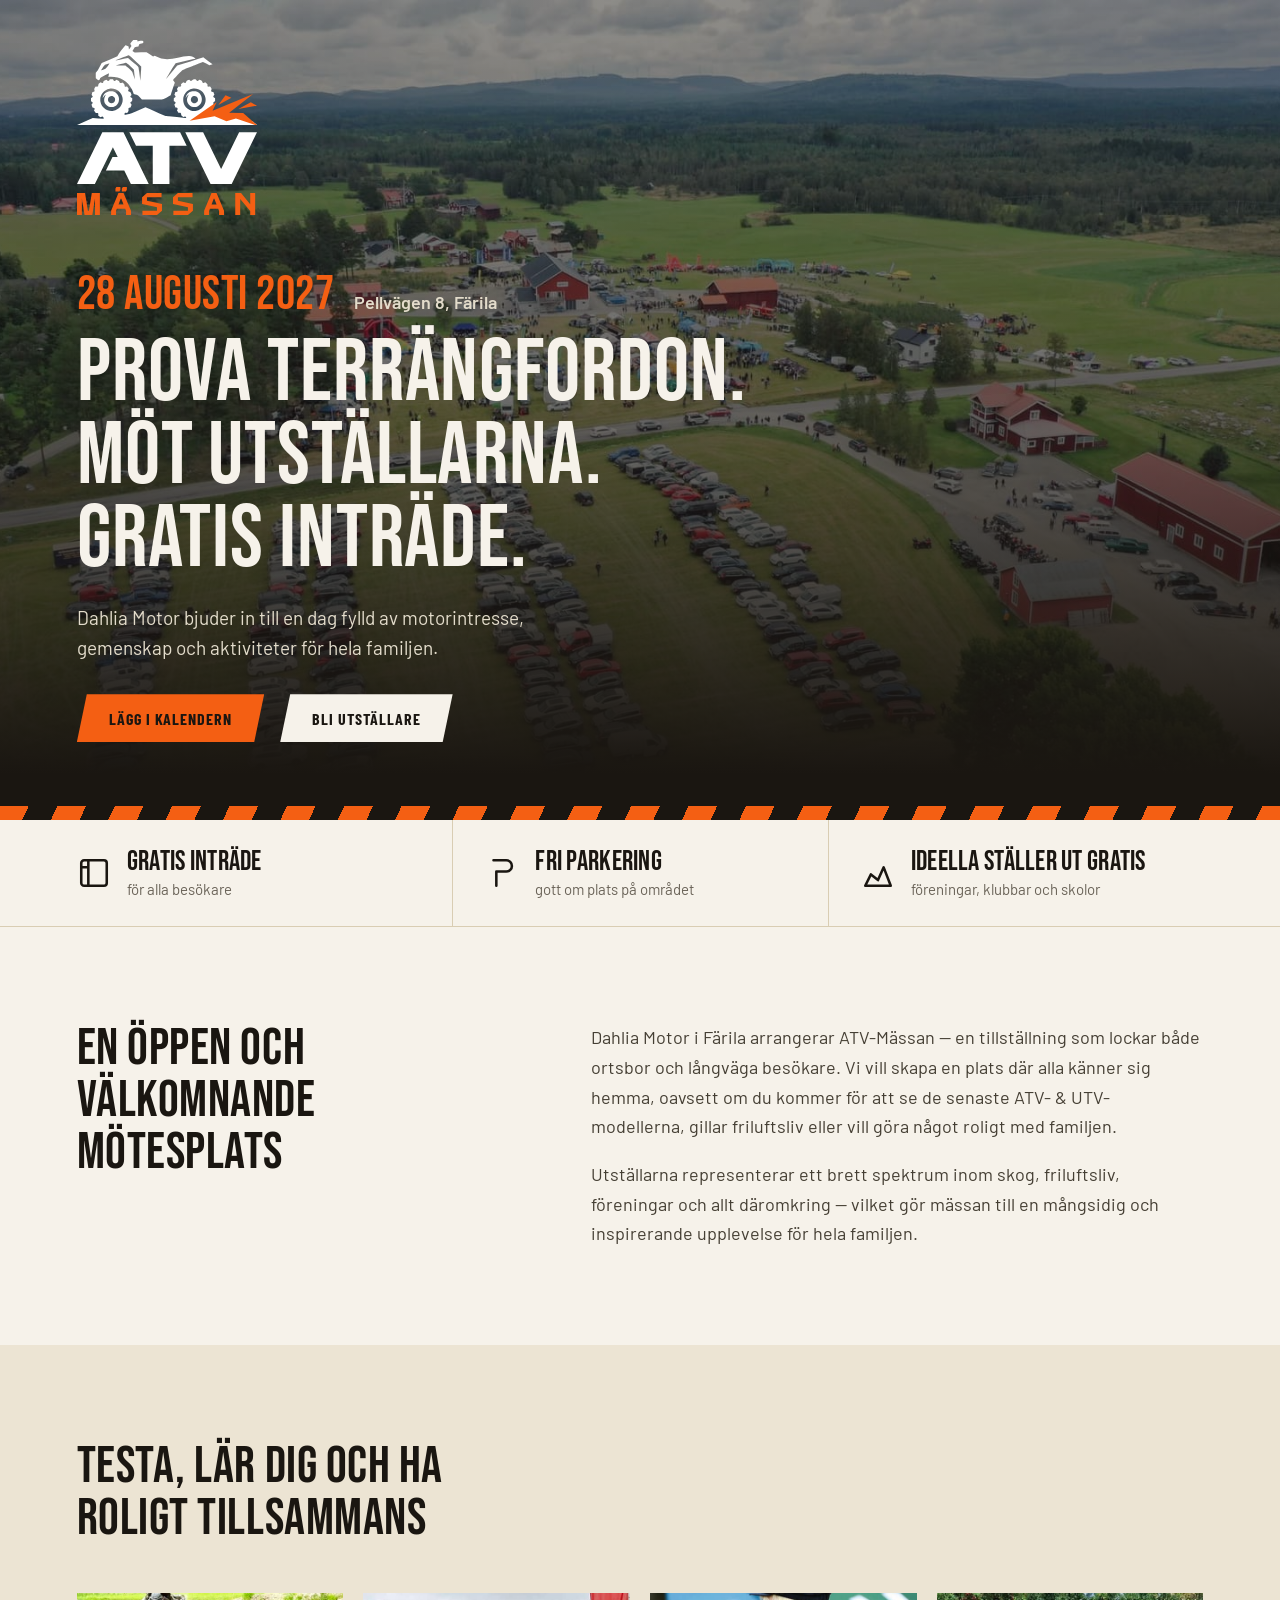
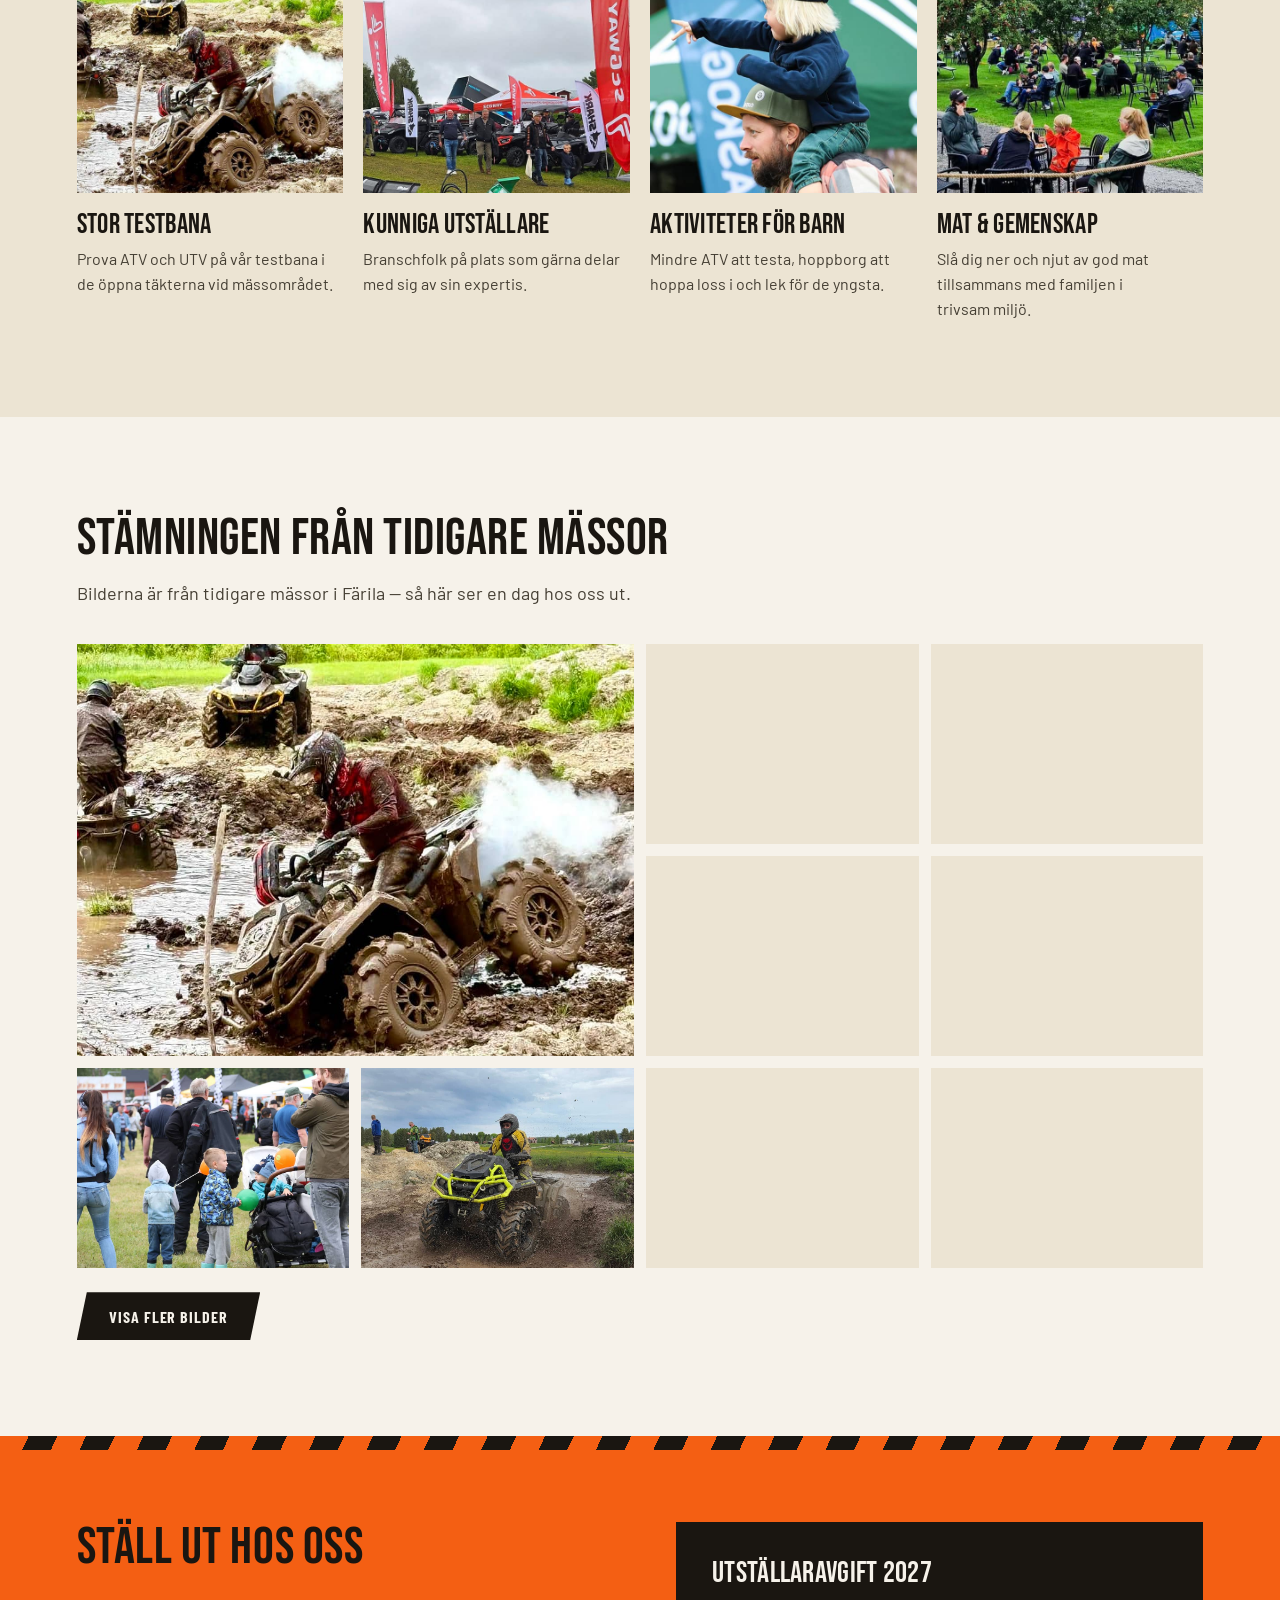
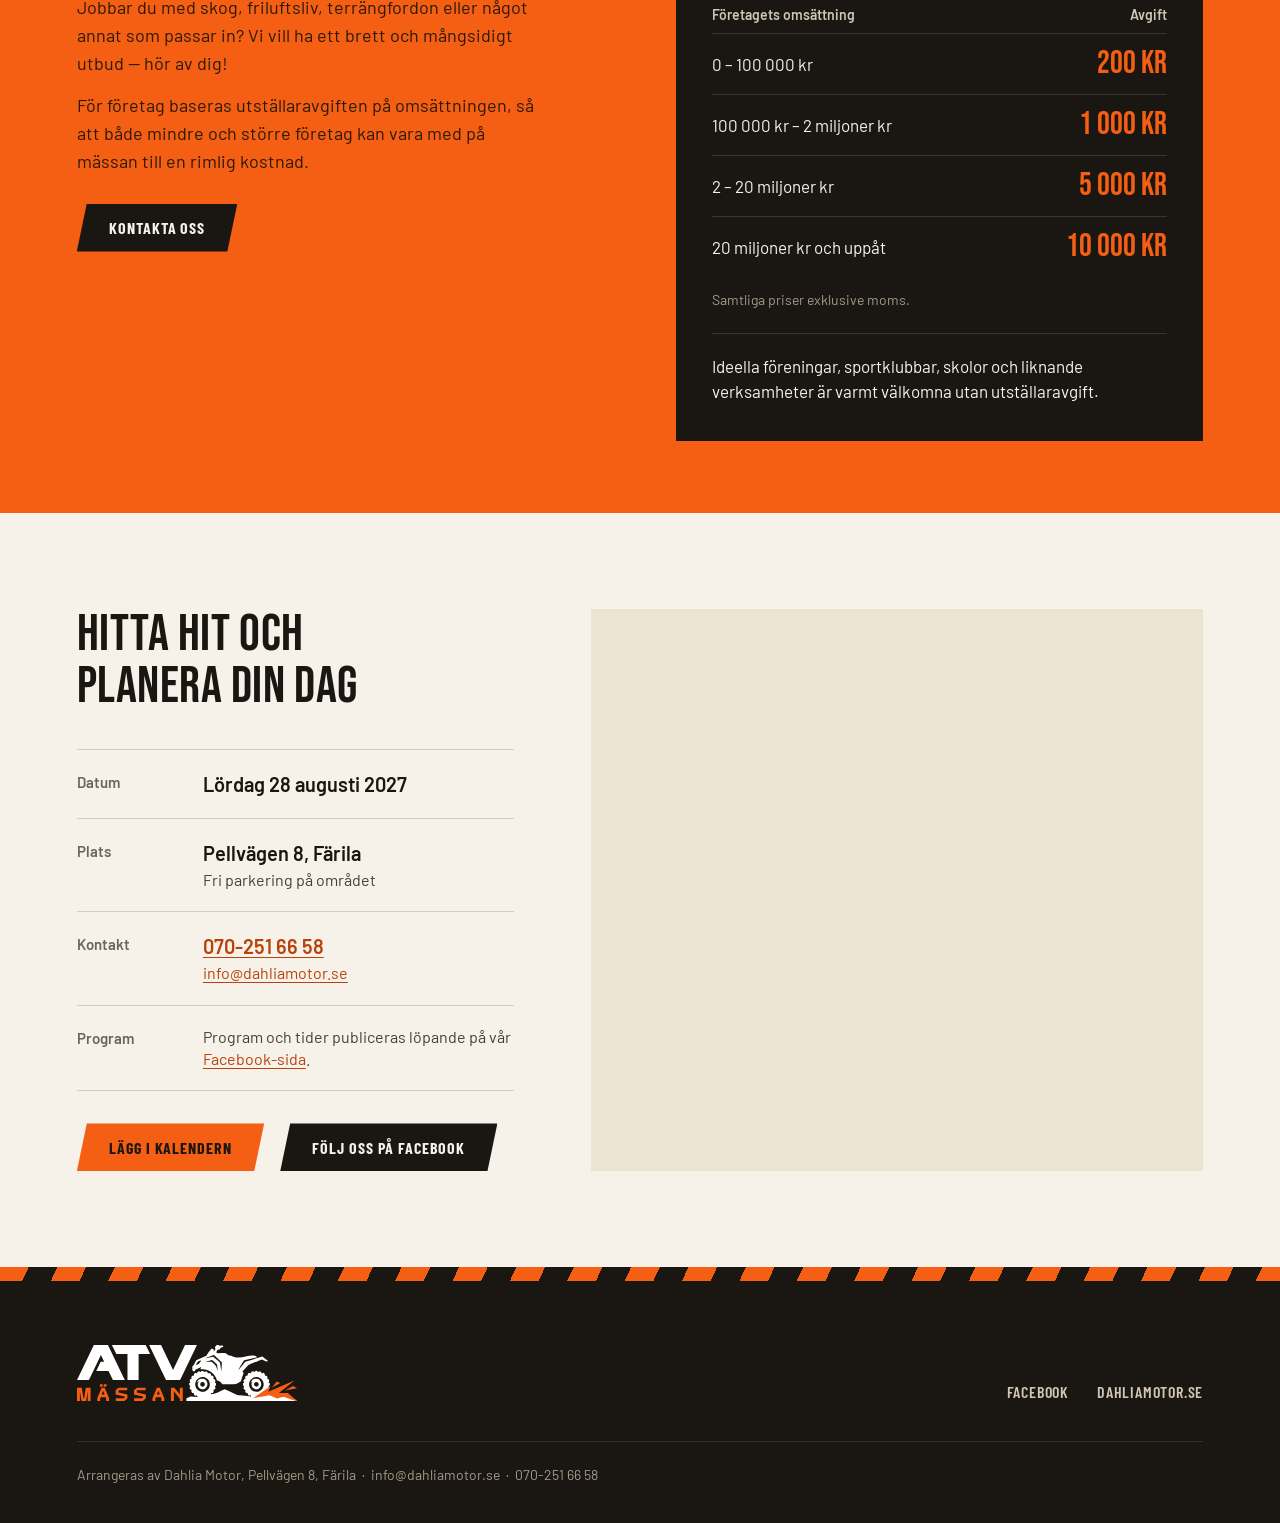
==== index.html @ dbcaccad "Add 2027 exhibitor fees; visitor entry stays free Exhibiting is no longer free for everyone in 2027." ====
<!doctype html>
<html lang="sv">
<head>
<meta charset="utf-8">
<meta name="viewport" content="width=device-width, initial-scale=1">
<title>ATV-Mässan i Färila &middot; 28 augusti 2027</title>
<meta name="description" content="ATV-Mässan i Färila 28 augusti 2027 &mdash; gratis inträde och fri parkering. Prova terrängfordon, möt utställarna och häng med familjen.">
<meta name="theme-color" content="#1a1611">
<link rel="canonical" href="https://sqrddsgn.github.io/ATV-Massan/">
<link rel="icon" type="image/svg+xml" href="assets/favicon.svg">

<meta property="og:type" content="website">
<meta property="og:locale" content="sv_SE">
<meta property="og:site_name" content="ATV-Mässan i Färila">
<meta property="og:title" content="ATV-Mässan i Färila &middot; 28 augusti 2027">
<meta property="og:description" content="Gratis inträde och fri parkering. Prova terrängfordon, möt utställarna och häng med familjen.">
<meta property="og:url" content="https://sqrddsgn.github.io/ATV-Massan/">
<meta property="og:image" content="https://sqrddsgn.github.io/ATV-Massan/assets/og.jpg">
<meta property="og:image:width" content="1200">
<meta property="og:image:height" content="630">
<meta property="og:image:alt" content="Flygfoto över ATV-Mässans mässområde i Färila">
<meta name="twitter:card" content="summary_large_image">

<script type="application/ld+json">
{
  "@context": "https://schema.org",
  "@type": "Event",
  "name": "ATV-Mässan i Färila",
  "startDate": "2027-08-28",
  "endDate": "2027-08-28",
  "eventStatus": "https://schema.org/EventScheduled",
  "eventAttendanceMode": "https://schema.org/OfflineEventAttendanceMode",
  "isAccessibleForFree": true,
  "description": "Mässa för ATV, UTV och friluftsliv med testbana, utställare och aktiviteter för hela familjen. Gratis inträde och fri parkering.",
  "image": ["https://sqrddsgn.github.io/ATV-Massan/assets/og.jpg"],
  "location": {
    "@type": "Place",
    "name": "Mässområdet, Pellvägen 8",
    "address": { "@type": "PostalAddress", "streetAddress": "Pellvägen 8", "addressLocality": "Färila", "addressCountry": "SE" }
  },
  "organizer": { "@type": "Organization", "name": "Dahlia Motor", "url": "https://dahliamotor.se" },
  "offers": { "@type": "Offer", "price": "0", "priceCurrency": "SEK", "availability": "https://schema.org/InStock", "url": "https://sqrddsgn.github.io/ATV-Massan/" }
}
</script>

<link rel="stylesheet" href="https://fonts.googleapis.com/css2?family=Bebas+Neue&family=Barlow:wght@400;500;600;700&family=Barlow+Condensed:wght@600;700&display=swap">
<style>
  :root {
    --ink: #1a1611;
    --cream: #f6f2ea;
    --sand: #ece4d3;
    --rule: #d9cdb3;
    --orange: #f45f13;
    --orange-text: #b8420a;
    --body: #453f34;
    --muted: #6b6459;
  }
  * { box-sizing: border-box; }
  html { scroll-padding-top: 16px; }
  @media (prefers-reduced-motion: no-preference) { html { scroll-behavior: smooth; } }
  body { margin: 0; background: var(--cream); color: var(--ink); font-family: 'Barlow', system-ui, sans-serif; overflow-x: hidden; }
  img { max-width: 100%; }
  a { color: var(--orange-text); text-decoration: underline; text-underline-offset: 3px; text-decoration-thickness: 1px; }
  a:hover { color: var(--ink); }
  a:focus-visible, summary:focus-visible { outline: 3px solid var(--ink); outline-offset: 3px; }

  .display { font-family: 'Bebas Neue', 'Barlow Condensed', system-ui, sans-serif; font-weight: 400; letter-spacing: 0.01em; text-transform: uppercase; }
  h1, h2, h3, p, dl, dd, ul { margin: 0; padding: 0; }
  h2.display { font-size: clamp(36px, 5.2vw, 52px); line-height: 1; text-wrap: balance; }
  p { text-wrap: pretty; }

  .section { padding: clamp(56px, 9vw, 96px) 6vw; }
  .wrap { max-width: 1160px; margin: 0 auto; }
  .split { display: grid; grid-template-columns: 5fr 7fr; gap: clamp(32px, 6vw, 80px); align-items: start; }
  .prose p { font-size: 18px; line-height: 1.65; color: var(--body); max-width: 62ch; }
  .prose p + p { margin-top: 18px; }

  /* buttons */
  .btn { --focus: #fff; display: inline-flex; align-items: center; justify-content: center; min-height: 48px; padding: 14px 32px; font-family: 'Barlow Condensed', sans-serif; font-weight: 700; font-size: 16px; letter-spacing: 0.06em; text-transform: uppercase; text-decoration: none; cursor: pointer; border: 0; clip-path: polygon(10px 0, 100% 0, calc(100% - 10px) 100%, 0 100%); }
  .btn:focus-visible { outline: 3px solid var(--focus); outline-offset: -7px; }
  .btn-primary { background: var(--orange); color: var(--ink); --focus: var(--ink); }
  .btn-primary:hover { background: #ff7a2e; color: var(--ink); }
  .btn-light { background: var(--cream); color: var(--ink); --focus: var(--orange-text); }
  .btn-light:hover { background: #fff; color: var(--ink); }
  .btn-dark { background: var(--ink); color: var(--cream); --focus: var(--cream); }
  .btn-dark:hover { background: #33291f; color: var(--cream); }
  .btn-row { display: flex; gap: 16px; flex-wrap: wrap; }

  .stripe { height: 14px; background: repeating-linear-gradient(115deg, var(--orange) 0 26px, var(--ink) 26px 52px); }

  /* hero */
  .hero { position: relative; isolation: isolate; background: var(--ink); color: var(--cream); padding: 40px 6vw 0; }
  .hero-bg { position: absolute; inset: 0; width: 100%; height: 100%; object-fit: cover; opacity: 0.85; z-index: -2; }
  .hero::before { content: ""; position: absolute; inset: 0; z-index: -1; background: linear-gradient(0deg, var(--ink) 4%, rgba(26,22,17,0.55) 48%, rgba(26,22,17,0.4) 100%); }
  .hero-inner { max-width: 1160px; margin: 0 auto; min-height: 700px; padding-bottom: 64px; display: flex; flex-direction: column; justify-content: space-between; gap: 56px; }
  .hero-logo { display: block; width: clamp(120px, 16vw, 180px); height: auto; }
  .hero-date { display: flex; align-items: baseline; flex-wrap: wrap; gap: 4px 20px; margin-bottom: 14px; }
  .hero-date .when { font-size: clamp(30px, 5vw, 48px); line-height: 1; color: var(--orange); }
  .hero-date .where { font-size: 18px; font-weight: 600; color: #e3dccb; }
  .hero-title { font-size: clamp(38px, 9vw, 88px); line-height: 0.94; margin-bottom: 22px; max-width: 900px; text-wrap: balance; }
  .hero-title span { display: block; }
  .hero-lead { font-size: 19px; line-height: 1.55; color: #e3dccb; max-width: 520px; margin-bottom: 32px; }

  /* free perks ribbon */
  .perks { padding: 0 6vw; border-bottom: 1px solid var(--rule); }
  .perks ul { list-style: none; max-width: 1160px; margin: 0 auto; display: grid; grid-template-columns: repeat(3, 1fr); }
  .perks li { display: flex; align-items: center; gap: 16px; padding: 28px 24px 28px 0; }
  .perks li + li { padding-left: 32px; border-left: 1px solid var(--rule); }
  .perks svg { flex: none; }
  .perks .display { font-size: 28px; line-height: 1; }
  .perks small { display: block; margin-top: 4px; font-size: 15px; color: var(--muted); }

  /* under dagen */
  .day { background: var(--sand); }
  .day h2 { max-width: 720px; margin-bottom: 48px; }
  .day-grid { display: grid; grid-template-columns: repeat(4, 1fr); gap: 28px 20px; }
  .day-grid img { display: block; width: 100%; height: auto; aspect-ratio: 4 / 3; object-fit: cover; margin-bottom: 18px; background: var(--rule); }
  .day-grid h3 { font-size: 28px; line-height: 1; margin-bottom: 8px; }
  .day-grid p { font-size: 16px; line-height: 1.55; color: var(--body); }

  /* gallery */
  .gallery h2 { max-width: 720px; margin-bottom: 14px; }
  .gallery .lead { font-size: 18px; line-height: 1.6; color: var(--body); max-width: 56ch; margin-bottom: 36px; }
  .g-grid { display: grid; grid-template-columns: repeat(4, 1fr); grid-auto-rows: 200px; gap: 12px; }
  .g-grid img { display: block; width: 100%; height: 100%; object-fit: cover; background: var(--sand); }
  .g-grid .feature { grid-column: span 2; grid-row: span 2; }
  .g-more { margin-top: 12px; }
  .g-more summary { list-style: none; cursor: pointer; display: inline-flex; margin-top: 12px; }
  .g-more summary::-webkit-details-marker { display: none; }
  .g-more .less { display: none; }
  .g-more[open] .more { display: none; }
  .g-more[open] .less { display: inline; }
  .g-more .g-grid { margin-top: 24px; }

  /* exhibitor strip */
  .cta { background: var(--orange); padding: clamp(48px, 7vw, 72px) 6vw; }
  .cta .wrap { display: grid; grid-template-columns: 1fr 1fr; gap: clamp(32px, 6vw, 72px); align-items: start; }
  .cta h2 { font-size: clamp(36px, 5.2vw, 52px); line-height: 1; margin-bottom: 20px; }
  .cta p { font-size: 18px; line-height: 1.55; color: #2b1a0a; max-width: 46ch; margin-bottom: 14px; }
  .cta .btn { margin-top: 14px; }
  .fees { background: var(--ink); color: var(--cream); padding: clamp(24px, 4vw, 36px); }
  .fees caption { text-align: left; font-family: 'Bebas Neue', 'Barlow Condensed', sans-serif; font-size: 30px; line-height: 1; letter-spacing: 0.01em; text-transform: uppercase; padding-bottom: 18px; }
  .fees table { width: 100%; border-collapse: collapse; }
  .fees th { text-align: left; font-size: 14px; font-weight: 600; color: #cfc6b4; padding: 0 0 10px; }
  .fees th:last-child, .fees td:last-child { text-align: right; white-space: nowrap; padding-left: 16px; }
  .fees td { padding: 14px 0; border-top: 1px solid #3a342b; font-size: 17px; line-height: 1.35; }
  .fees td:last-child { font-family: 'Bebas Neue', 'Barlow Condensed', sans-serif; font-size: 32px; line-height: 1; color: var(--orange); }
  .fees .note { font-size: 14px; color: #a39a89; margin: 12px 0 0; max-width: none; }
  .fees .free { margin: 22px 0 0; padding-top: 20px; border-top: 1px solid #3a342b; font-size: 17px; line-height: 1.5; color: var(--cream); max-width: none; }

  /* practical info */
  .facts { border-top: 1px solid var(--rule); margin-bottom: 32px; }
  .fact { display: grid; grid-template-columns: 110px 1fr; gap: 16px; padding: 20px 0; border-bottom: 1px solid var(--rule); }
  .fact dt { font-size: 15px; font-weight: 600; color: var(--muted); padding-top: 3px; }
  .fact dd { font-size: 20px; font-weight: 600; line-height: 1.4; }
  .fact dd small { display: block; font-size: 16px; font-weight: 400; color: var(--body); margin-top: 2px; }
  .info h2 { margin-bottom: 36px; max-width: 520px; }
  .map { display: block; width: 100%; height: 100%; min-height: 380px; border: 0; background: var(--sand); }

  footer { background: var(--ink); padding: 64px 6vw 40px; }
  .foot-top { display: flex; justify-content: space-between; align-items: flex-end; gap: 40px; margin-bottom: 40px; }
  .foot-top img { width: 220px; max-width: 50vw; height: auto; display: block; }
  .foot-links { display: flex; gap: 28px; }
  footer a { color: #cfc6b4; font-family: 'Barlow Condensed', sans-serif; font-weight: 600; font-size: 16px; letter-spacing: 0.05em; text-transform: uppercase; text-decoration: none; }
  footer a:hover { color: #fff; text-decoration: underline; }
  footer a:focus-visible { outline-color: var(--cream); }
  .foot-bottom { padding-top: 24px; border-top: 1px solid #34302a; font-size: 14px; color: #a39a89; }

  @media (max-width: 860px) {
    .split { grid-template-columns: 1fr; }
    .day-grid { grid-template-columns: repeat(2, 1fr); }
    .g-grid { grid-template-columns: repeat(2, 1fr); grid-auto-rows: 160px; }
    .perks ul { grid-template-columns: 1fr; }
    .perks li, .perks li + li { padding: 20px 0; border-left: 0; }
    .perks li + li { border-top: 1px solid var(--rule); }
    .hero-inner { min-height: 640px; }
    .cta .wrap { grid-template-columns: 1fr; }
    .foot-top { flex-direction: column; align-items: flex-start; }
    .map { min-height: 320px; }
  }
  @media (max-width: 520px) {
    .day-grid { grid-template-columns: 1fr; }
    .g-grid { grid-auto-rows: 140px; }
    .btn-row .btn { width: 100%; }
    .fact { grid-template-columns: 1fr; gap: 2px; }
    .foot-links { flex-wrap: wrap; gap: 12px 24px; }
  }
</style>
</head>
<body>

<header class="hero">
  <img class="hero-bg" src="assets/header-1600.jpg" srcset="assets/header-800.jpg 800w, assets/header-1600.jpg 1600w" sizes="100vw" width="1600" height="900" alt="Flygfoto över ATV-Mässans mässområde i Färila" fetchpriority="high">
  <div class="hero-inner">
    <img class="hero-logo" src="assets/logo-vertical-white.svg" alt="ATV-Mässan i Färila">

    <div>
      <p class="hero-date">
        <span class="when display">28 augusti 2027</span>
        <span class="where">Pellvägen 8, Färila</span>
      </p>
      <h1 class="hero-title display">
        <span>Prova terrängfordon.</span>
        <span>Möt utställarna.</span>
        <span>Gratis inträde.</span>
      </h1>
      <p class="hero-lead">Dahlia Motor bjuder in till en dag fylld av motorintresse, gemenskap och aktiviteter för hela familjen.</p>
      <div class="btn-row">
        <a class="btn btn-primary" href="assets/atv-massan-2027.ics" download>Lägg i kalendern</a>
        <a class="btn btn-light" href="mailto:info@dahliamotor.se?subject=Ut%C3%A4llarplats%20ATV-M%C3%A4ssan%202027">Bli utställare</a>
      </div>
    </div>
  </div>
</header>

<div class="stripe" aria-hidden="true"></div>

<main>

  <section class="perks" aria-label="Det här kostar det">
    <ul>
      <li>
        <svg width="34" height="34" viewBox="0 0 24 24" fill="none" stroke="#1a1611" stroke-width="1.8" stroke-linecap="round" stroke-linejoin="round" aria-hidden="true"><rect x="3" y="3" width="18" height="18" rx="2"></rect><path d="M8 3v18M3 8h5"></path></svg>
        <div><div class="display">Gratis inträde</div><small>för alla besökare</small></div>
      </li>
      <li>
        <svg width="34" height="34" viewBox="0 0 24 24" fill="none" stroke="#1a1611" stroke-width="1.8" stroke-linecap="round" stroke-linejoin="round" aria-hidden="true"><path d="M6 3h9a4 4 0 0 1 0 8H8v10"></path></svg>
        <div><div class="display">Fri parkering</div><small>gott om plats på området</small></div>
      </li>
      <li>
        <svg width="34" height="34" viewBox="0 0 24 24" fill="none" stroke="#1a1611" stroke-width="1.8" stroke-linecap="round" stroke-linejoin="round" aria-hidden="true"><path d="M3 21l4-8 5 4 4-9 5 13H3z"></path></svg>
        <div><div class="display">Ideella ställer ut gratis</div><small>föreningar, klubbar och skolor</small></div>
      </li>
    </ul>
  </section>

  <section class="section about">
    <div class="wrap split">
      <h2 class="display">En öppen och välkomnande mötesplats</h2>
      <div class="prose">
        <p>Dahlia Motor i Färila arrangerar ATV-Mässan &mdash; en tillställning som lockar både ortsbor och långväga besökare. Vi vill skapa en plats där alla känner sig hemma, oavsett om du kommer för att se de senaste ATV- &amp; UTV-modellerna, gillar friluftsliv eller vill göra något roligt med familjen.</p>
        <p>Utställarna representerar ett brett spektrum inom skog, friluftsliv, föreningar och allt däromkring &mdash; vilket gör mässan till en mångsidig och inspirerande upplevelse för hela familjen.</p>
      </div>
    </div>
  </section>

  <section class="section day">
    <div class="wrap">
      <h2 class="display">Testa, lär dig och ha roligt tillsammans</h2>
      <div class="day-grid">
        <article>
          <img src="assets/testbana.jpg" width="600" height="450" loading="lazy" decoding="async" alt="Förare kör ATV genom lera på testbanan">
          <h3 class="display">Stor testbana</h3>
          <p>Prova ATV och UTV på vår testbana i de öppna täkterna vid mässområdet.</p>
        </article>
        <article>
          <img src="assets/utstallare.jpg" width="600" height="450" loading="lazy" decoding="async" alt="Besökare bland utställarnas montrar och flaggor">
          <h3 class="display">Kunniga utställare</h3>
          <p>Branschfolk på plats som gärna delar med sig av sin expertis.</p>
        </article>
        <article>
          <img src="assets/barn.jpg" width="600" height="450" loading="lazy" decoding="async" alt="Barn på pappas axlar bland mässbesökarna">
          <h3 class="display">Aktiviteter för barn</h3>
          <p>Mindre ATV att testa, hoppborg att hoppa loss i och lek för de yngsta.</p>
        </article>
        <article>
          <img src="assets/mat.jpg" width="600" height="450" loading="lazy" decoding="async" alt="Besökare som sitter tillsammans och äter i det gröna">
          <h3 class="display">Mat &amp; gemenskap</h3>
          <p>Slå dig ner och njut av god mat tillsammans med familjen i trivsam miljö.</p>
        </article>
      </div>
    </div>
  </section>

  <section class="section gallery">
    <div class="wrap">
      <h2 class="display">Stämningen från tidigare mässor</h2>
      <p class="lead">Bilderna är från tidigare mässor i Färila &mdash; så här ser en dag hos oss ut.</p>

      <div class="g-grid">
        <img class="feature" src="assets/gallery/gallery-06.jpg" loading="lazy" decoding="async" alt="Förare kör genom lera på testbanan">
        <img src="assets/gallery/gallery-01.jpg" loading="lazy" decoding="async" alt="Besökare bland utställartält på ATV-mässan">
        <img src="assets/gallery/gallery-02.jpg" loading="lazy" decoding="async" alt="Barn på pappas axlar pekar ut mot mässområdet">
        <img src="assets/gallery/gallery-04.jpg" loading="lazy" decoding="async" alt="Rad med fyrhjulingar och besökare">
        <img src="assets/gallery/gallery-05.jpg" loading="lazy" decoding="async" alt="Fyrhjulingar kör genom lerig terräng på testbanan">
        <img src="assets/gallery/gallery-10.jpg" loading="lazy" decoding="async" alt="Barn med ballonger bland besökarna">
        <img src="assets/gallery/gallery-12.jpg" loading="lazy" decoding="async" alt="Fyrhjuling kör genom lera med stänk">
        <img src="assets/gallery/gallery-07.jpg" loading="lazy" decoding="async" alt="Besökare fikar tillsammans under äppelträden">
        <img src="assets/gallery/gallery-03.jpg" loading="lazy" decoding="async" alt="Besökare vid Polaris utställarmonter">
      </div>

      <details class="g-more">
        <summary class="btn btn-dark"><span class="more">Visa fler bilder</span><span class="less">Dölj bilderna</span></summary>
        <div class="g-grid">
          <img src="assets/gallery/gallery-08.jpg" loading="lazy" decoding="async" alt="Dahlia Motor-flagga bland utställartält">
          <img src="assets/gallery/gallery-09.jpg" loading="lazy" decoding="async" alt="Flygfoto över mässområdet och parkeringen">
          <img src="assets/gallery/gallery-11.jpg" loading="lazy" decoding="async" alt="Rad med nya fyrhjulingar hos utställare">
          <img src="assets/gallery/gallery-13.jpg" loading="lazy" decoding="async" alt="Förare med fyrhjulingar uppställda på rad">
          <img src="assets/gallery/gallery-14.jpg" loading="lazy" decoding="async" alt="Fyrhjulingar och motorcykel utställda under tält">
          <img src="assets/gallery/gallery-15.jpg" loading="lazy" decoding="async" alt="Flaggor från utställare som Ski-Doo, Can-Am och Honda">
          <img src="assets/gallery/gallery-16.jpg" loading="lazy" decoding="async" alt="Flygfoto över bilparkeringen vid mässan">
        </div>
      </details>
    </div>
  </section>

  <div class="stripe" aria-hidden="true"></div>
  <section class="cta">
    <div class="wrap">
      <div>
        <h2 class="display">Ställ ut hos oss</h2>
        <p>Jobbar du med skog, friluftsliv, terrängfordon eller något annat som passar in? Vi vill ha ett brett och mångsidigt utbud &mdash; hör av dig!</p>
        <p>För företag baseras utställaravgiften på omsättningen, så att både mindre och större företag kan vara med på mässan till en rimlig kostnad.</p>
        <a class="btn btn-dark" href="mailto:info@dahliamotor.se?subject=Ut%C3%A4llarplats%20ATV-M%C3%A4ssan%202027">Kontakta oss</a>
      </div>
      <div class="fees">
        <table>
          <caption>Utställaravgift 2027</caption>
          <thead><tr><th scope="col">Företagets omsättning</th><th scope="col">Avgift</th></tr></thead>
          <tbody>
            <tr><td>0 &ndash; 100&nbsp;000&nbsp;kr</td><td>200 kr</td></tr>
            <tr><td>100&nbsp;000&nbsp;kr &ndash; 2&nbsp;miljoner&nbsp;kr</td><td>1 000 kr</td></tr>
            <tr><td>2 &ndash; 20&nbsp;miljoner&nbsp;kr</td><td>5 000 kr</td></tr>
            <tr><td>20&nbsp;miljoner&nbsp;kr och uppåt</td><td>10 000 kr</td></tr>
          </tbody>
        </table>
        <p class="note">Samtliga priser exklusive moms.</p>
        <p class="free">Ideella föreningar, sportklubbar, skolor och liknande verksamheter är varmt välkomna utan utställaravgift.</p>
      </div>
    </div>
  </section>

  <section class="section info" id="praktisk-info">
    <div class="wrap split">
      <div>
        <h2 class="display">Hitta hit och planera din dag</h2>
        <dl class="facts">
          <div class="fact"><dt>Datum</dt><dd>Lördag 28 augusti 2027</dd></div>
          <div class="fact"><dt>Plats</dt><dd>Pellvägen 8, Färila<small>Fri parkering på området</small></dd></div>
          <div class="fact"><dt>Kontakt</dt><dd><a href="tel:0702516658">070-251 66 58</a><small><a href="mailto:info@dahliamotor.se">info@dahliamotor.se</a></small></dd></div>
          <div class="fact"><dt>Program</dt><dd><small style="margin-top:0">Program och tider publiceras löpande på vår <a href="https://www.facebook.com/profile.php?id=61579975665063">Facebook-sida</a>.</small></dd></div>
        </dl>
        <div class="btn-row">
          <a class="btn btn-primary" href="assets/atv-massan-2027.ics" download>Lägg i kalendern</a>
          <a class="btn btn-dark" href="https://www.facebook.com/profile.php?id=61579975665063">Följ oss på Facebook</a>
        </div>
      </div>
      <iframe class="map" title="Karta över mässområdet, Pellvägen 8, Färila" loading="lazy" referrerpolicy="no-referrer-when-downgrade" src="https://maps.google.com/maps?q=Pellv%C3%A4gen%208%2C%20F%C3%A4rila&amp;z=14&amp;output=embed"></iframe>
    </div>
  </section>

</main>

<div class="stripe" aria-hidden="true"></div>

<footer>
  <div class="wrap">
    <div class="foot-top">
      <img src="assets/logo.svg" alt="ATV-Mässan i Färila">
      <div class="foot-links">
        <a href="https://www.facebook.com/profile.php?id=61579975665063">Facebook</a>
        <a href="https://dahliamotor.se">dahliamotor.se</a>
      </div>
    </div>
    <div class="foot-bottom">Arrangeras av Dahlia Motor, Pellvägen 8, Färila &nbsp;&middot;&nbsp; info@dahliamotor.se &nbsp;&middot;&nbsp; 070-251 66 58</div>
  </div>
</footer>

</body>
</html>
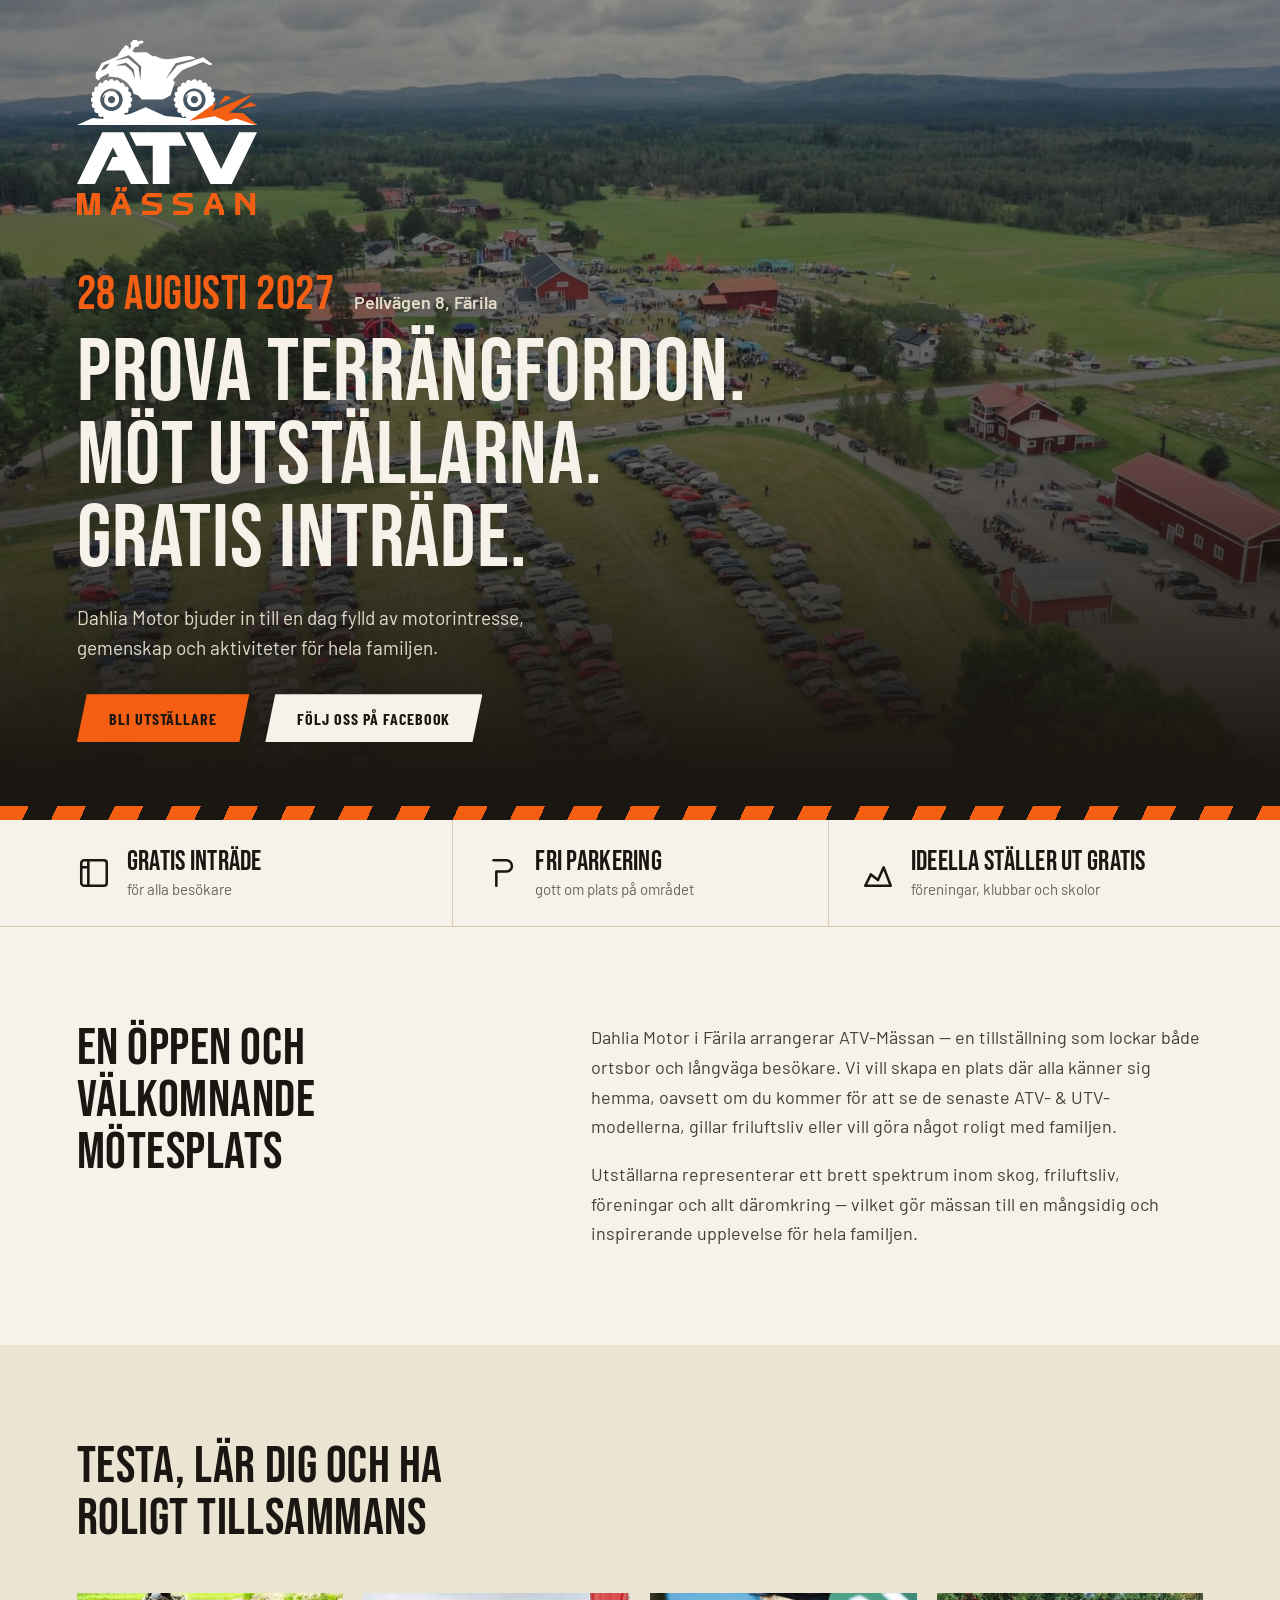
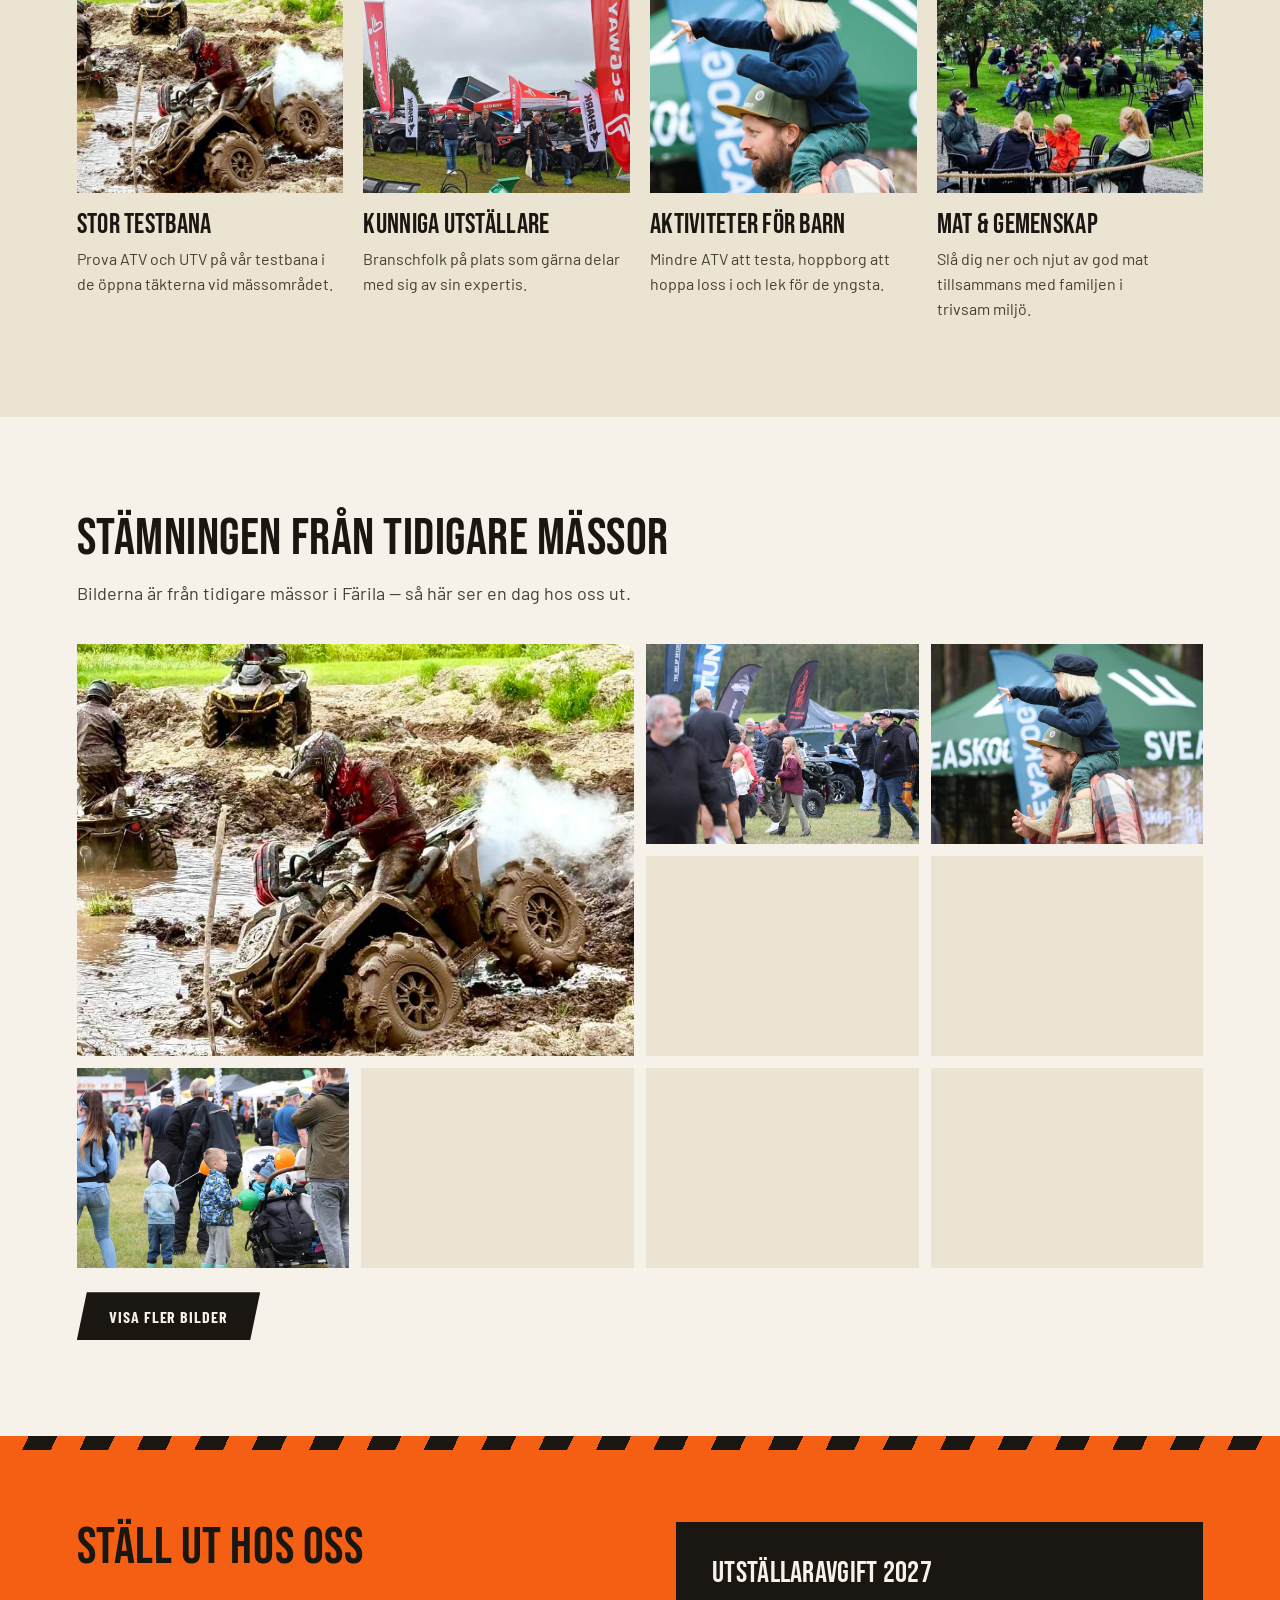
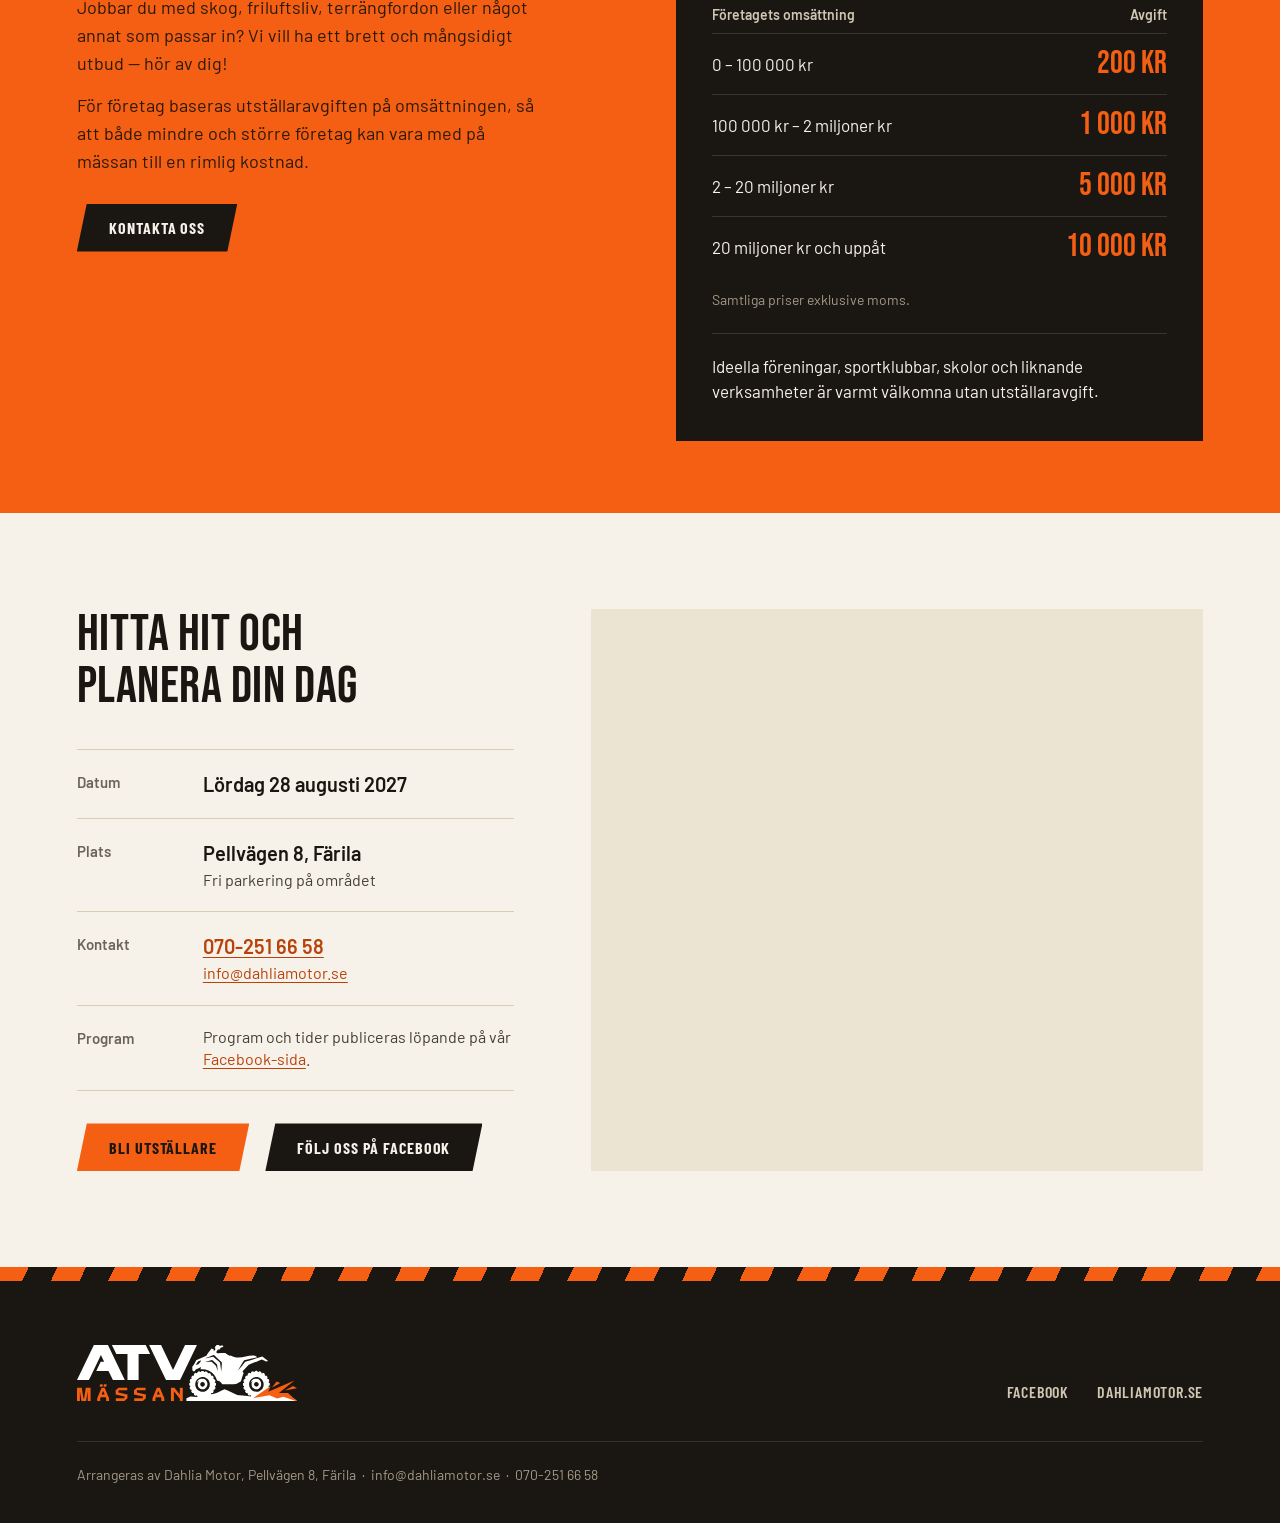
==== commit 478cdb6b: "Replace calendar button with Bli utställare; Facebook as secondary Hero: Bli utställare (primary) + " ====
--- a/index.html
+++ b/index.html
@@ -206,8 +206,8 @@
       </h1>
       <p class="hero-lead">Dahlia Motor bjuder in till en dag fylld av motorintresse, gemenskap och aktiviteter för hela familjen.</p>
       <div class="btn-row">
-        <a class="btn btn-primary" href="assets/atv-massan-2027.ics" download>Lägg i kalendern</a>
-        <a class="btn btn-light" href="mailto:info@dahliamotor.se?subject=Ut%C3%A4llarplats%20ATV-M%C3%A4ssan%202027">Bli utställare</a>
+        <a class="btn btn-primary" href="mailto:info@dahliamotor.se?subject=Ut%C3%A4llarplats%20ATV-M%C3%A4ssan%202027">Bli utställare</a>
+        <a class="btn btn-light" href="https://www.facebook.com/profile.php?id=61579975665063">Följ oss på Facebook</a>
       </div>
     </div>
   </div>
@@ -341,7 +341,7 @@
           <div class="fact"><dt>Program</dt><dd><small style="margin-top:0">Program och tider publiceras löpande på vår <a href="https://www.facebook.com/profile.php?id=61579975665063">Facebook-sida</a>.</small></dd></div>
         </dl>
         <div class="btn-row">
-          <a class="btn btn-primary" href="assets/atv-massan-2027.ics" download>Lägg i kalendern</a>
+          <a class="btn btn-primary" href="mailto:info@dahliamotor.se?subject=Ut%C3%A4llarplats%20ATV-M%C3%A4ssan%202027">Bli utställare</a>
           <a class="btn btn-dark" href="https://www.facebook.com/profile.php?id=61579975665063">Följ oss på Facebook</a>
         </div>
       </div>
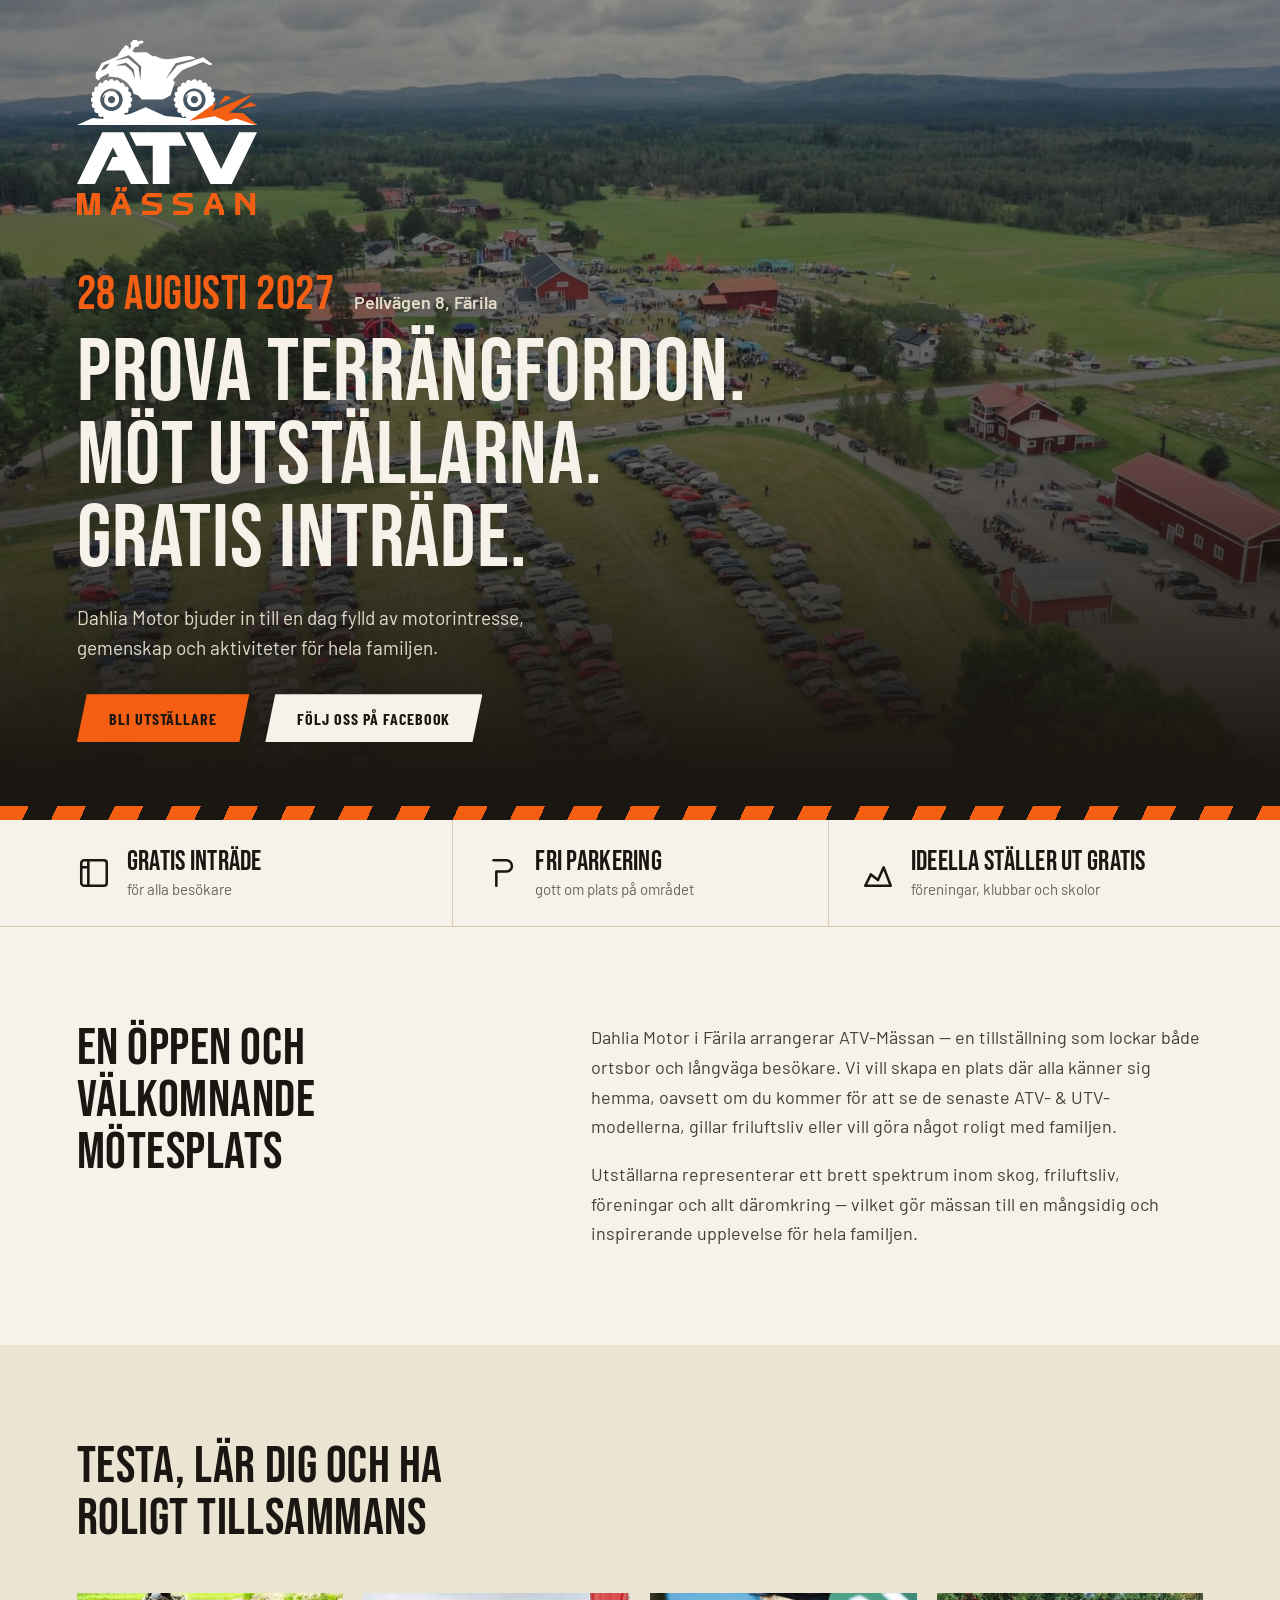
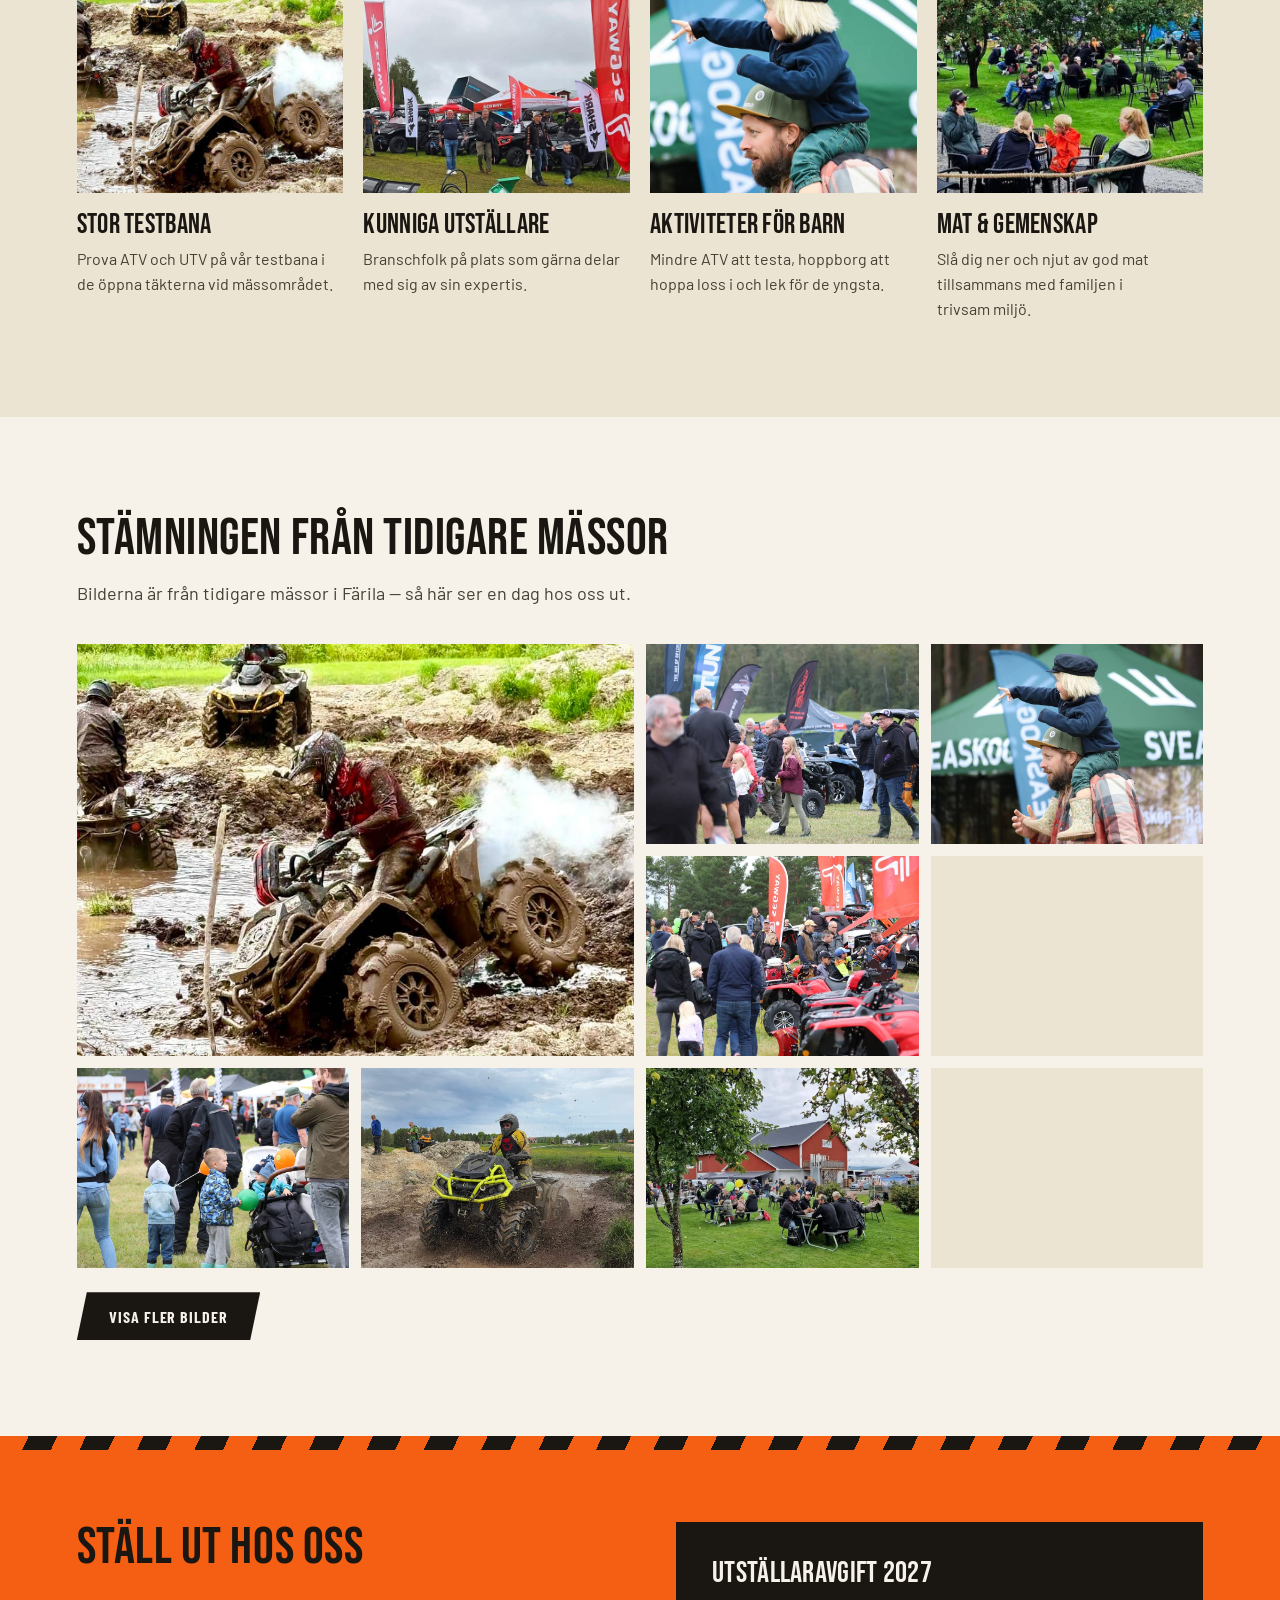
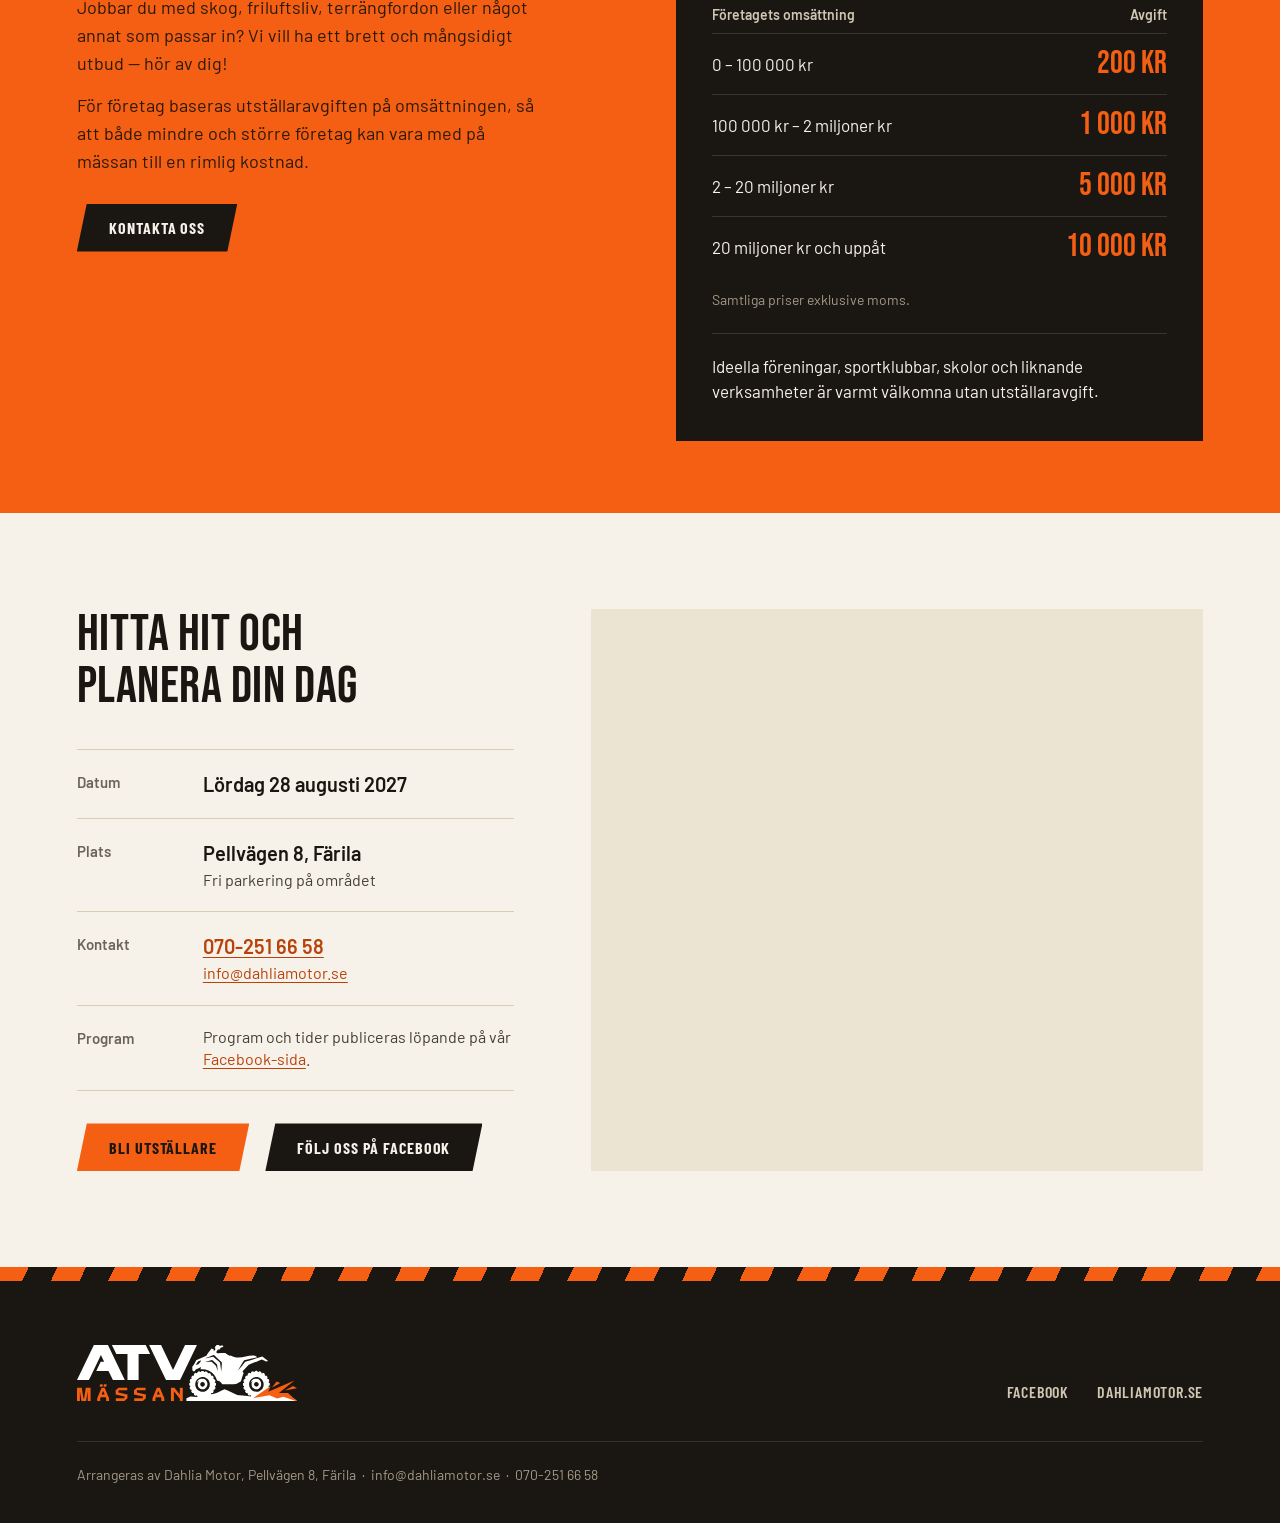
==== commit e1f407c6: "Add exhibitor application page with Google Sheets backend - utstallare.html: application form (compa" ====
--- a/index.html
+++ b/index.html
@@ -43,149 +43,9 @@
 }
 </script>
 
+<link rel="stylesheet" href="assets/style.css">
 <link rel="stylesheet" href="https://fonts.googleapis.com/css2?family=Bebas+Neue&family=Barlow:wght@400;500;600;700&family=Barlow+Condensed:wght@600;700&display=swap">
-<style>
-  :root {
-    --ink: #1a1611;
-    --cream: #f6f2ea;
-    --sand: #ece4d3;
-    --rule: #d9cdb3;
-    --orange: #f45f13;
-    --orange-text: #b8420a;
-    --body: #453f34;
-    --muted: #6b6459;
-  }
-  * { box-sizing: border-box; }
-  html { scroll-padding-top: 16px; }
-  @media (prefers-reduced-motion: no-preference) { html { scroll-behavior: smooth; } }
-  body { margin: 0; background: var(--cream); color: var(--ink); font-family: 'Barlow', system-ui, sans-serif; overflow-x: hidden; }
-  img { max-width: 100%; }
-  a { color: var(--orange-text); text-decoration: underline; text-underline-offset: 3px; text-decoration-thickness: 1px; }
-  a:hover { color: var(--ink); }
-  a:focus-visible, summary:focus-visible { outline: 3px solid var(--ink); outline-offset: 3px; }
-
-  .display { font-family: 'Bebas Neue', 'Barlow Condensed', system-ui, sans-serif; font-weight: 400; letter-spacing: 0.01em; text-transform: uppercase; }
-  h1, h2, h3, p, dl, dd, ul { margin: 0; padding: 0; }
-  h2.display { font-size: clamp(36px, 5.2vw, 52px); line-height: 1; text-wrap: balance; }
-  p { text-wrap: pretty; }
-
-  .section { padding: clamp(56px, 9vw, 96px) 6vw; }
-  .wrap { max-width: 1160px; margin: 0 auto; }
-  .split { display: grid; grid-template-columns: 5fr 7fr; gap: clamp(32px, 6vw, 80px); align-items: start; }
-  .prose p { font-size: 18px; line-height: 1.65; color: var(--body); max-width: 62ch; }
-  .prose p + p { margin-top: 18px; }
-
-  /* buttons */
-  .btn { --focus: #fff; display: inline-flex; align-items: center; justify-content: center; min-height: 48px; padding: 14px 32px; font-family: 'Barlow Condensed', sans-serif; font-weight: 700; font-size: 16px; letter-spacing: 0.06em; text-transform: uppercase; text-decoration: none; cursor: pointer; border: 0; clip-path: polygon(10px 0, 100% 0, calc(100% - 10px) 100%, 0 100%); }
-  .btn:focus-visible { outline: 3px solid var(--focus); outline-offset: -7px; }
-  .btn-primary { background: var(--orange); color: var(--ink); --focus: var(--ink); }
-  .btn-primary:hover { background: #ff7a2e; color: var(--ink); }
-  .btn-light { background: var(--cream); color: var(--ink); --focus: var(--orange-text); }
-  .btn-light:hover { background: #fff; color: var(--ink); }
-  .btn-dark { background: var(--ink); color: var(--cream); --focus: var(--cream); }
-  .btn-dark:hover { background: #33291f; color: var(--cream); }
-  .btn-row { display: flex; gap: 16px; flex-wrap: wrap; }
-
-  .stripe { height: 14px; background: repeating-linear-gradient(115deg, var(--orange) 0 26px, var(--ink) 26px 52px); }
-
-  /* hero */
-  .hero { position: relative; isolation: isolate; background: var(--ink); color: var(--cream); padding: 40px 6vw 0; }
-  .hero-bg { position: absolute; inset: 0; width: 100%; height: 100%; object-fit: cover; opacity: 0.85; z-index: -2; }
-  .hero::before { content: ""; position: absolute; inset: 0; z-index: -1; background: linear-gradient(0deg, var(--ink) 4%, rgba(26,22,17,0.55) 48%, rgba(26,22,17,0.4) 100%); }
-  .hero-inner { max-width: 1160px; margin: 0 auto; min-height: 700px; padding-bottom: 64px; display: flex; flex-direction: column; justify-content: space-between; gap: 56px; }
-  .hero-logo { display: block; width: clamp(120px, 16vw, 180px); height: auto; }
-  .hero-date { display: flex; align-items: baseline; flex-wrap: wrap; gap: 4px 20px; margin-bottom: 14px; }
-  .hero-date .when { font-size: clamp(30px, 5vw, 48px); line-height: 1; color: var(--orange); }
-  .hero-date .where { font-size: 18px; font-weight: 600; color: #e3dccb; }
-  .hero-title { font-size: clamp(38px, 9vw, 88px); line-height: 0.94; margin-bottom: 22px; max-width: 900px; text-wrap: balance; }
-  .hero-title span { display: block; }
-  .hero-lead { font-size: 19px; line-height: 1.55; color: #e3dccb; max-width: 520px; margin-bottom: 32px; }
-
-  /* free perks ribbon */
-  .perks { padding: 0 6vw; border-bottom: 1px solid var(--rule); }
-  .perks ul { list-style: none; max-width: 1160px; margin: 0 auto; display: grid; grid-template-columns: repeat(3, 1fr); }
-  .perks li { display: flex; align-items: center; gap: 16px; padding: 28px 24px 28px 0; }
-  .perks li + li { padding-left: 32px; border-left: 1px solid var(--rule); }
-  .perks svg { flex: none; }
-  .perks .display { font-size: 28px; line-height: 1; }
-  .perks small { display: block; margin-top: 4px; font-size: 15px; color: var(--muted); }
-
-  /* under dagen */
-  .day { background: var(--sand); }
-  .day h2 { max-width: 720px; margin-bottom: 48px; }
-  .day-grid { display: grid; grid-template-columns: repeat(4, 1fr); gap: 28px 20px; }
-  .day-grid img { display: block; width: 100%; height: auto; aspect-ratio: 4 / 3; object-fit: cover; margin-bottom: 18px; background: var(--rule); }
-  .day-grid h3 { font-size: 28px; line-height: 1; margin-bottom: 8px; }
-  .day-grid p { font-size: 16px; line-height: 1.55; color: var(--body); }
-
-  /* gallery */
-  .gallery h2 { max-width: 720px; margin-bottom: 14px; }
-  .gallery .lead { font-size: 18px; line-height: 1.6; color: var(--body); max-width: 56ch; margin-bottom: 36px; }
-  .g-grid { display: grid; grid-template-columns: repeat(4, 1fr); grid-auto-rows: 200px; gap: 12px; }
-  .g-grid img { display: block; width: 100%; height: 100%; object-fit: cover; background: var(--sand); }
-  .g-grid .feature { grid-column: span 2; grid-row: span 2; }
-  .g-more { margin-top: 12px; }
-  .g-more summary { list-style: none; cursor: pointer; display: inline-flex; margin-top: 12px; }
-  .g-more summary::-webkit-details-marker { display: none; }
-  .g-more .less { display: none; }
-  .g-more[open] .more { display: none; }
-  .g-more[open] .less { display: inline; }
-  .g-more .g-grid { margin-top: 24px; }
-
-  /* exhibitor strip */
-  .cta { background: var(--orange); padding: clamp(48px, 7vw, 72px) 6vw; }
-  .cta .wrap { display: grid; grid-template-columns: 1fr 1fr; gap: clamp(32px, 6vw, 72px); align-items: start; }
-  .cta h2 { font-size: clamp(36px, 5.2vw, 52px); line-height: 1; margin-bottom: 20px; }
-  .cta p { font-size: 18px; line-height: 1.55; color: #2b1a0a; max-width: 46ch; margin-bottom: 14px; }
-  .cta .btn { margin-top: 14px; }
-  .fees { background: var(--ink); color: var(--cream); padding: clamp(24px, 4vw, 36px); }
-  .fees caption { text-align: left; font-family: 'Bebas Neue', 'Barlow Condensed', sans-serif; font-size: 30px; line-height: 1; letter-spacing: 0.01em; text-transform: uppercase; padding-bottom: 18px; }
-  .fees table { width: 100%; border-collapse: collapse; }
-  .fees th { text-align: left; font-size: 14px; font-weight: 600; color: #cfc6b4; padding: 0 0 10px; }
-  .fees th:last-child, .fees td:last-child { text-align: right; white-space: nowrap; padding-left: 16px; }
-  .fees td { padding: 14px 0; border-top: 1px solid #3a342b; font-size: 17px; line-height: 1.35; }
-  .fees td:last-child { font-family: 'Bebas Neue', 'Barlow Condensed', sans-serif; font-size: 32px; line-height: 1; color: var(--orange); }
-  .fees .note { font-size: 14px; color: #a39a89; margin: 12px 0 0; max-width: none; }
-  .fees .free { margin: 22px 0 0; padding-top: 20px; border-top: 1px solid #3a342b; font-size: 17px; line-height: 1.5; color: var(--cream); max-width: none; }
-
-  /* practical info */
-  .facts { border-top: 1px solid var(--rule); margin-bottom: 32px; }
-  .fact { display: grid; grid-template-columns: 110px 1fr; gap: 16px; padding: 20px 0; border-bottom: 1px solid var(--rule); }
-  .fact dt { font-size: 15px; font-weight: 600; color: var(--muted); padding-top: 3px; }
-  .fact dd { font-size: 20px; font-weight: 600; line-height: 1.4; }
-  .fact dd small { display: block; font-size: 16px; font-weight: 400; color: var(--body); margin-top: 2px; }
-  .info h2 { margin-bottom: 36px; max-width: 520px; }
-  .map { display: block; width: 100%; height: 100%; min-height: 380px; border: 0; background: var(--sand); }
-
-  footer { background: var(--ink); padding: 64px 6vw 40px; }
-  .foot-top { display: flex; justify-content: space-between; align-items: flex-end; gap: 40px; margin-bottom: 40px; }
-  .foot-top img { width: 220px; max-width: 50vw; height: auto; display: block; }
-  .foot-links { display: flex; gap: 28px; }
-  footer a { color: #cfc6b4; font-family: 'Barlow Condensed', sans-serif; font-weight: 600; font-size: 16px; letter-spacing: 0.05em; text-transform: uppercase; text-decoration: none; }
-  footer a:hover { color: #fff; text-decoration: underline; }
-  footer a:focus-visible { outline-color: var(--cream); }
-  .foot-bottom { padding-top: 24px; border-top: 1px solid #34302a; font-size: 14px; color: #a39a89; }
-
-  @media (max-width: 860px) {
-    .split { grid-template-columns: 1fr; }
-    .day-grid { grid-template-columns: repeat(2, 1fr); }
-    .g-grid { grid-template-columns: repeat(2, 1fr); grid-auto-rows: 160px; }
-    .perks ul { grid-template-columns: 1fr; }
-    .perks li, .perks li + li { padding: 20px 0; border-left: 0; }
-    .perks li + li { border-top: 1px solid var(--rule); }
-    .hero-inner { min-height: 640px; }
-    .cta .wrap { grid-template-columns: 1fr; }
-    .foot-top { flex-direction: column; align-items: flex-start; }
-    .map { min-height: 320px; }
-  }
-  @media (max-width: 520px) {
-    .day-grid { grid-template-columns: 1fr; }
-    .g-grid { grid-auto-rows: 140px; }
-    .btn-row .btn { width: 100%; }
-    .fact { grid-template-columns: 1fr; gap: 2px; }
-    .foot-links { flex-wrap: wrap; gap: 12px 24px; }
-  }
-</style>
+
 </head>
 <body>
 
--- a/assets/style.css
+++ b/assets/style.css
@@ -0,0 +1,188 @@
+:root {
+  --ink: #1a1611;
+  --cream: #f6f2ea;
+  --sand: #ece4d3;
+  --rule: #d9cdb3;
+  --orange: #f45f13;
+  --orange-text: #b8420a;
+  --body: #453f34;
+  --muted: #6b6459;
+}
+* { box-sizing: border-box; }
+html { scroll-padding-top: 16px; }
+@media (prefers-reduced-motion: no-preference) { html { scroll-behavior: smooth; } }
+body { margin: 0; background: var(--cream); color: var(--ink); font-family: 'Barlow', system-ui, sans-serif; overflow-x: hidden; }
+img { max-width: 100%; }
+a { color: var(--orange-text); text-decoration: underline; text-underline-offset: 3px; text-decoration-thickness: 1px; }
+a:hover { color: var(--ink); }
+a:focus-visible, summary:focus-visible { outline: 3px solid var(--ink); outline-offset: 3px; }
+
+.display { font-family: 'Bebas Neue', 'Barlow Condensed', system-ui, sans-serif; font-weight: 400; letter-spacing: 0.01em; text-transform: uppercase; }
+h1, h2, h3, p, dl, dd, ul { margin: 0; padding: 0; }
+h2.display { font-size: clamp(36px, 5.2vw, 52px); line-height: 1; text-wrap: balance; }
+p { text-wrap: pretty; }
+
+.section { padding: clamp(56px, 9vw, 96px) 6vw; }
+.wrap { max-width: 1160px; margin: 0 auto; }
+.split { display: grid; grid-template-columns: 5fr 7fr; gap: clamp(32px, 6vw, 80px); align-items: start; }
+.prose p { font-size: 18px; line-height: 1.65; color: var(--body); max-width: 62ch; }
+.prose p + p { margin-top: 18px; }
+
+/* buttons */
+.btn { --focus: #fff; display: inline-flex; align-items: center; justify-content: center; min-height: 48px; padding: 14px 32px; font-family: 'Barlow Condensed', sans-serif; font-weight: 700; font-size: 16px; letter-spacing: 0.06em; text-transform: uppercase; text-decoration: none; cursor: pointer; border: 0; clip-path: polygon(10px 0, 100% 0, calc(100% - 10px) 100%, 0 100%); }
+.btn:focus-visible { outline: 3px solid var(--focus); outline-offset: -7px; }
+.btn-primary { background: var(--orange); color: var(--ink); --focus: var(--ink); }
+.btn-primary:hover { background: #ff7a2e; color: var(--ink); }
+.btn-light { background: var(--cream); color: var(--ink); --focus: var(--orange-text); }
+.btn-light:hover { background: #fff; color: var(--ink); }
+.btn-dark { background: var(--ink); color: var(--cream); --focus: var(--cream); }
+.btn-dark:hover { background: #33291f; color: var(--cream); }
+.btn-row { display: flex; gap: 16px; flex-wrap: wrap; }
+
+.stripe { height: 14px; background: repeating-linear-gradient(115deg, var(--orange) 0 26px, var(--ink) 26px 52px); }
+
+/* hero */
+.hero { position: relative; isolation: isolate; background: var(--ink); color: var(--cream); padding: 40px 6vw 0; }
+.hero-bg { position: absolute; inset: 0; width: 100%; height: 100%; object-fit: cover; opacity: 0.85; z-index: -2; }
+.hero::before { content: ""; position: absolute; inset: 0; z-index: -1; background: linear-gradient(0deg, var(--ink) 4%, rgba(26,22,17,0.55) 48%, rgba(26,22,17,0.4) 100%); }
+.hero-inner { max-width: 1160px; margin: 0 auto; min-height: 700px; padding-bottom: 64px; display: flex; flex-direction: column; justify-content: space-between; gap: 56px; }
+.hero-logo { display: block; width: clamp(120px, 16vw, 180px); height: auto; }
+.hero-date { display: flex; align-items: baseline; flex-wrap: wrap; gap: 4px 20px; margin-bottom: 14px; }
+.hero-date .when { font-size: clamp(30px, 5vw, 48px); line-height: 1; color: var(--orange); }
+.hero-date .where { font-size: 18px; font-weight: 600; color: #e3dccb; }
+.hero-title { font-size: clamp(38px, 9vw, 88px); line-height: 0.94; margin-bottom: 22px; max-width: 900px; text-wrap: balance; }
+.hero-title span { display: block; }
+.hero-lead { font-size: 19px; line-height: 1.55; color: #e3dccb; max-width: 520px; margin-bottom: 32px; }
+
+/* free perks ribbon */
+.perks { padding: 0 6vw; border-bottom: 1px solid var(--rule); }
+.perks ul { list-style: none; max-width: 1160px; margin: 0 auto; display: grid; grid-template-columns: repeat(3, 1fr); }
+.perks li { display: flex; align-items: center; gap: 16px; padding: 28px 24px 28px 0; }
+.perks li + li { padding-left: 32px; border-left: 1px solid var(--rule); }
+.perks svg { flex: none; }
+.perks .display { font-size: 28px; line-height: 1; }
+.perks small { display: block; margin-top: 4px; font-size: 15px; color: var(--muted); }
+
+/* under dagen */
+.day { background: var(--sand); }
+.day h2 { max-width: 720px; margin-bottom: 48px; }
+.day-grid { display: grid; grid-template-columns: repeat(4, 1fr); gap: 28px 20px; }
+.day-grid img { display: block; width: 100%; height: auto; aspect-ratio: 4 / 3; object-fit: cover; margin-bottom: 18px; background: var(--rule); }
+.day-grid h3 { font-size: 28px; line-height: 1; margin-bottom: 8px; }
+.day-grid p { font-size: 16px; line-height: 1.55; color: var(--body); }
+
+/* gallery */
+.gallery h2 { max-width: 720px; margin-bottom: 14px; }
+.gallery .lead { font-size: 18px; line-height: 1.6; color: var(--body); max-width: 56ch; margin-bottom: 36px; }
+.g-grid { display: grid; grid-template-columns: repeat(4, 1fr); grid-auto-rows: 200px; gap: 12px; }
+.g-grid img { display: block; width: 100%; height: 100%; object-fit: cover; background: var(--sand); }
+.g-grid .feature { grid-column: span 2; grid-row: span 2; }
+.g-more { margin-top: 12px; }
+.g-more summary { list-style: none; cursor: pointer; display: inline-flex; margin-top: 12px; }
+.g-more summary::-webkit-details-marker { display: none; }
+.g-more .less { display: none; }
+.g-more[open] .more { display: none; }
+.g-more[open] .less { display: inline; }
+.g-more .g-grid { margin-top: 24px; }
+
+/* exhibitor strip */
+.cta { background: var(--orange); padding: clamp(48px, 7vw, 72px) 6vw; }
+.cta .wrap { display: grid; grid-template-columns: 1fr 1fr; gap: clamp(32px, 6vw, 72px); align-items: start; }
+.cta h2 { font-size: clamp(36px, 5.2vw, 52px); line-height: 1; margin-bottom: 20px; }
+.cta p { font-size: 18px; line-height: 1.55; color: #2b1a0a; max-width: 46ch; margin-bottom: 14px; }
+.cta .btn { margin-top: 14px; }
+.fees { background: var(--ink); color: var(--cream); padding: clamp(24px, 4vw, 36px); }
+.fees caption { text-align: left; font-family: 'Bebas Neue', 'Barlow Condensed', sans-serif; font-size: 30px; line-height: 1; letter-spacing: 0.01em; text-transform: uppercase; padding-bottom: 18px; }
+.fees table { width: 100%; border-collapse: collapse; }
+.fees th { text-align: left; font-size: 14px; font-weight: 600; color: #cfc6b4; padding: 0 0 10px; }
+.fees th:last-child, .fees td:last-child { text-align: right; white-space: nowrap; padding-left: 16px; }
+.fees td { padding: 14px 0; border-top: 1px solid #3a342b; font-size: 17px; line-height: 1.35; }
+.fees td:last-child { font-family: 'Bebas Neue', 'Barlow Condensed', sans-serif; font-size: 32px; line-height: 1; color: var(--orange); }
+.fees .note { font-size: 14px; color: #a39a89; margin: 12px 0 0; max-width: none; }
+.fees .free { margin: 22px 0 0; padding-top: 20px; border-top: 1px solid #3a342b; font-size: 17px; line-height: 1.5; color: var(--cream); max-width: none; }
+
+/* practical info */
+.facts { border-top: 1px solid var(--rule); margin-bottom: 32px; }
+.fact { display: grid; grid-template-columns: 110px 1fr; gap: 16px; padding: 20px 0; border-bottom: 1px solid var(--rule); }
+.fact dt { font-size: 15px; font-weight: 600; color: var(--muted); padding-top: 3px; }
+.fact dd { font-size: 20px; font-weight: 600; line-height: 1.4; }
+.fact dd small { display: block; font-size: 16px; font-weight: 400; color: var(--body); margin-top: 2px; }
+.info h2 { margin-bottom: 36px; max-width: 520px; }
+.map { display: block; width: 100%; height: 100%; min-height: 380px; border: 0; background: var(--sand); }
+
+footer { background: var(--ink); padding: 64px 6vw 40px; }
+.foot-top { display: flex; justify-content: space-between; align-items: flex-end; gap: 40px; margin-bottom: 40px; }
+.foot-top img { width: 220px; max-width: 50vw; height: auto; display: block; }
+.foot-links { display: flex; gap: 28px; }
+footer a { color: #cfc6b4; font-family: 'Barlow Condensed', sans-serif; font-weight: 600; font-size: 16px; letter-spacing: 0.05em; text-transform: uppercase; text-decoration: none; }
+footer a:hover { color: #fff; text-decoration: underline; }
+footer a:focus-visible { outline-color: var(--cream); }
+.foot-bottom { padding-top: 24px; border-top: 1px solid #34302a; font-size: 14px; color: #a39a89; }
+
+@media (max-width: 860px) {
+  .split { grid-template-columns: 1fr; }
+  .day-grid { grid-template-columns: repeat(2, 1fr); }
+  .g-grid { grid-template-columns: repeat(2, 1fr); grid-auto-rows: 160px; }
+  .perks ul { grid-template-columns: 1fr; }
+  .perks li, .perks li + li { padding: 20px 0; border-left: 0; }
+  .perks li + li { border-top: 1px solid var(--rule); }
+  .hero-inner { min-height: 640px; }
+  .cta .wrap { grid-template-columns: 1fr; }
+  .foot-top { flex-direction: column; align-items: flex-start; }
+  .map { min-height: 320px; }
+}
+@media (max-width: 520px) {
+  .day-grid { grid-template-columns: 1fr; }
+  .g-grid { grid-auto-rows: 140px; }
+  .btn-row .btn { width: 100%; }
+  .fact { grid-template-columns: 1fr; gap: 2px; }
+  .foot-links { flex-wrap: wrap; gap: 12px 24px; }
+}
+
+/* exhibitor application page */
+.page-head { background: var(--ink); color: var(--cream); padding: 32px 6vw clamp(40px, 6vw, 64px); }
+.page-head .wrap { display: flex; flex-direction: column; gap: clamp(32px, 6vw, 56px); }
+.page-head .top { display: flex; justify-content: space-between; align-items: center; gap: 24px; }
+.page-head .top img { display: block; width: 130px; height: auto; }
+.page-head a { color: var(--cream); font-size: 16px; font-weight: 600; }
+.page-head a:hover { color: var(--orange); }
+.page-head a:focus-visible { outline-color: var(--cream); }
+.page-head h1 { font-size: clamp(44px, 8vw, 84px); line-height: 0.95; margin-bottom: 16px; }
+.page-head p { font-size: 19px; line-height: 1.5; color: #e3dccb; max-width: 52ch; }
+.apply-info > p { font-size: 18px; line-height: 1.6; color: var(--body); max-width: 46ch; margin-bottom: 28px; }
+.apply-info .fees { margin-bottom: 0; }
+.apply-info .fees .free { margin-top: 22px; }
+.apply-info .fees .note, .apply-info .fees .free { max-width: none; }
+
+.form { display: grid; gap: 24px; }
+.form fieldset { border: 0; margin: 0; padding: 0; min-width: 0; }
+.form legend, .form label.lbl { display: block; padding: 0; margin-bottom: 8px; font-size: 16px; font-weight: 600; }
+.form .opt { font-weight: 400; color: var(--muted); }
+.form input[type="text"], .form input[type="email"], .form input[type="tel"], .form select, .form textarea { width: 100%; min-height: 50px; padding: 12px 14px; font: inherit; font-size: 17px; color: var(--ink); background: #fffdf9; border: 1.5px solid var(--ink); border-radius: 0; }
+.form textarea { min-height: 120px; resize: vertical; line-height: 1.5; }
+.form input:focus-visible, .form select:focus-visible, .form textarea:focus-visible { outline: 3px solid var(--orange-text); outline-offset: 2px; }
+.form .row2 { display: grid; grid-template-columns: 1fr 1fr; gap: 18px; }
+.form .help { margin-top: 6px; font-size: 14px; color: var(--muted); }
+.choices { display: grid; gap: 10px; }
+.choice { display: flex; align-items: flex-start; gap: 12px; padding: 14px 16px; background: #fffdf9; border: 1.5px solid var(--ink); cursor: pointer; font-size: 17px; line-height: 1.4; }
+.choice input { flex: none; width: 20px; height: 20px; margin: 2px 0 0; accent-color: var(--orange-text); }
+.choice:has(input:checked) { background: var(--ink); color: var(--cream); }
+.choice:has(input:checked) input { accent-color: var(--orange); }
+.choice:has(input:focus-visible) { outline: 3px solid var(--orange-text); outline-offset: 2px; }
+.choice small { display: block; font-size: 14px; opacity: 0.8; }
+.feebox { padding: 14px 16px; background: var(--sand); font-size: 17px; font-weight: 600; line-height: 1.4; }
+.hp { position: absolute; left: -9999px; width: 1px; height: 1px; overflow: hidden; }
+.form-msg { padding: 14px 16px; font-size: 16px; line-height: 1.5; border: 1.5px solid var(--orange-text); background: #fff1e8; }
+.form-msg a { color: var(--orange-text); }
+.form .btn { justify-self: start; }
+.form .btn[disabled] { opacity: 0.6; cursor: progress; }
+.done { padding: clamp(24px, 4vw, 40px); background: var(--ink); color: var(--cream); }
+.done h2 { font-size: clamp(34px, 5vw, 48px); margin-bottom: 14px; color: var(--orange); }
+.done p { font-size: 18px; line-height: 1.6; max-width: 46ch; }
+.done p + p { margin-top: 12px; }
+.done a { color: var(--cream); }
+
+@media (max-width: 520px) {
+  .form .row2 { grid-template-columns: 1fr; }
+  .form .btn { justify-self: stretch; }
+}
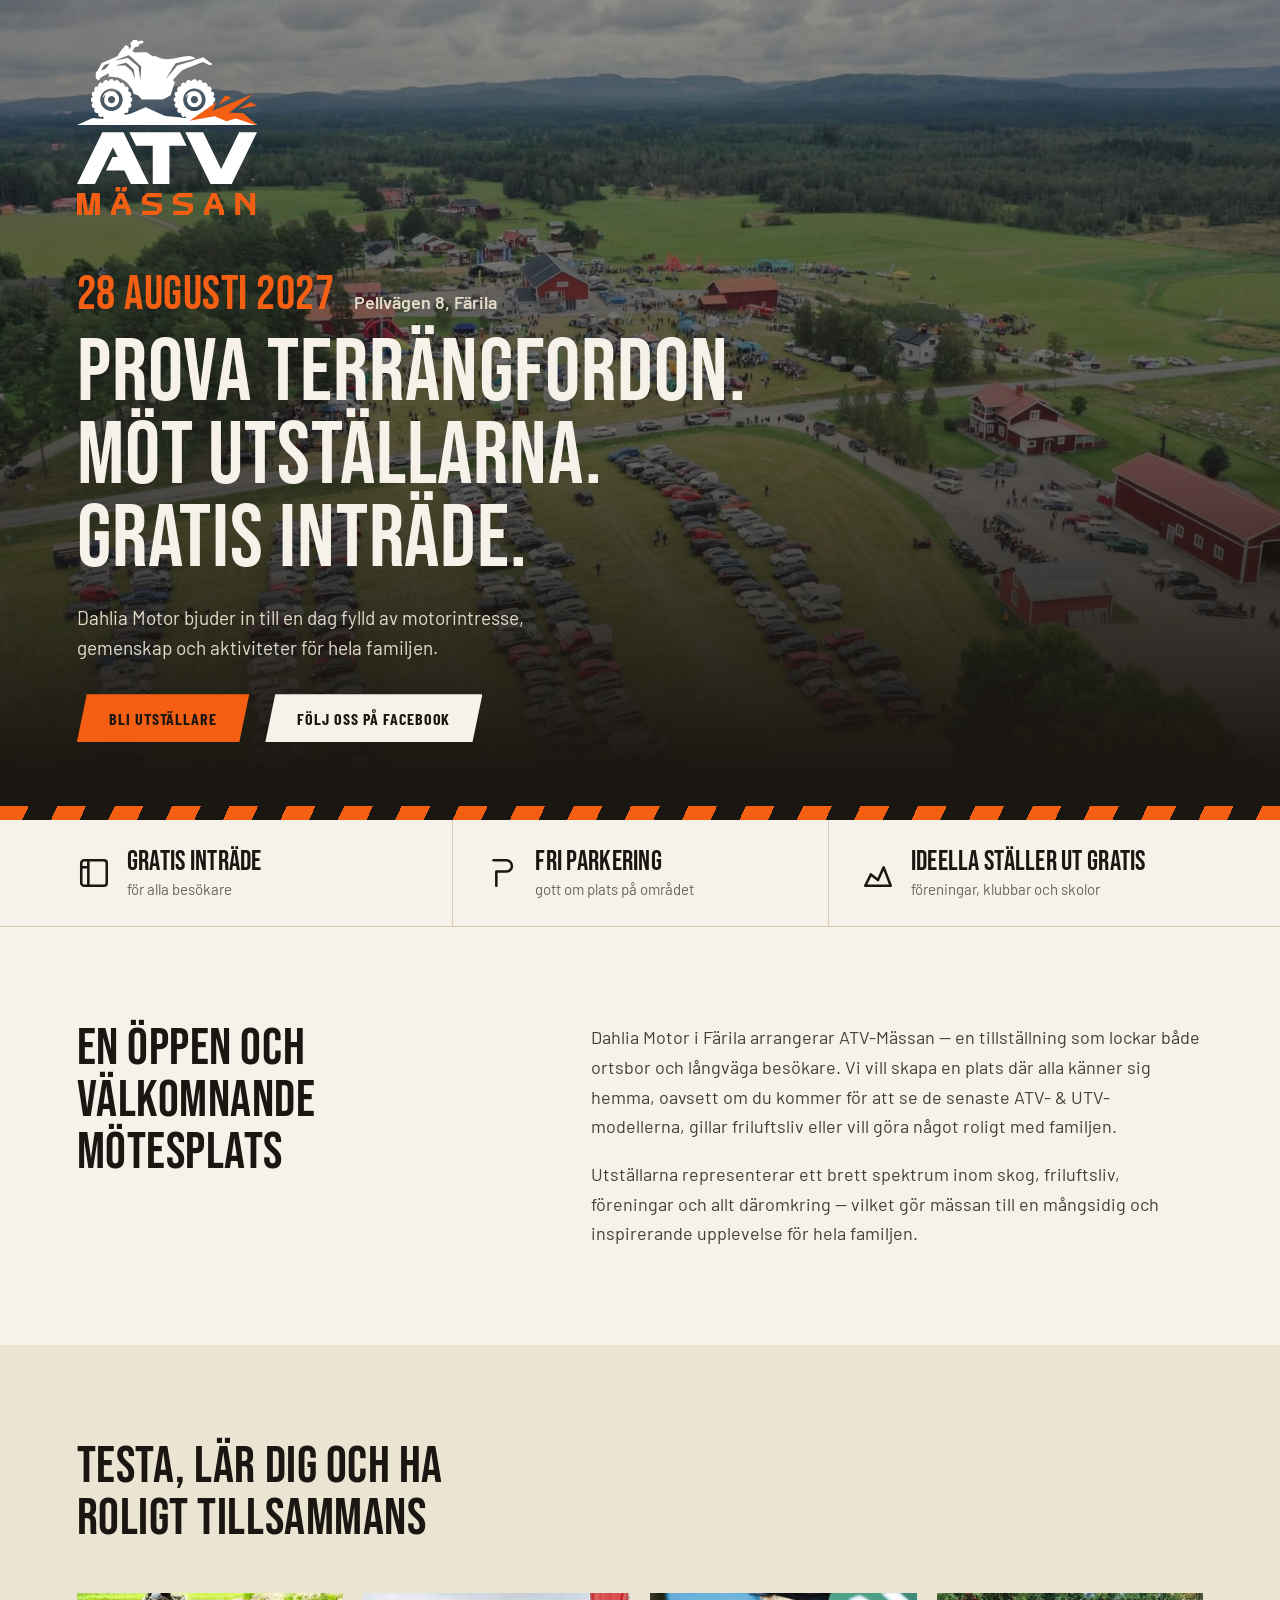
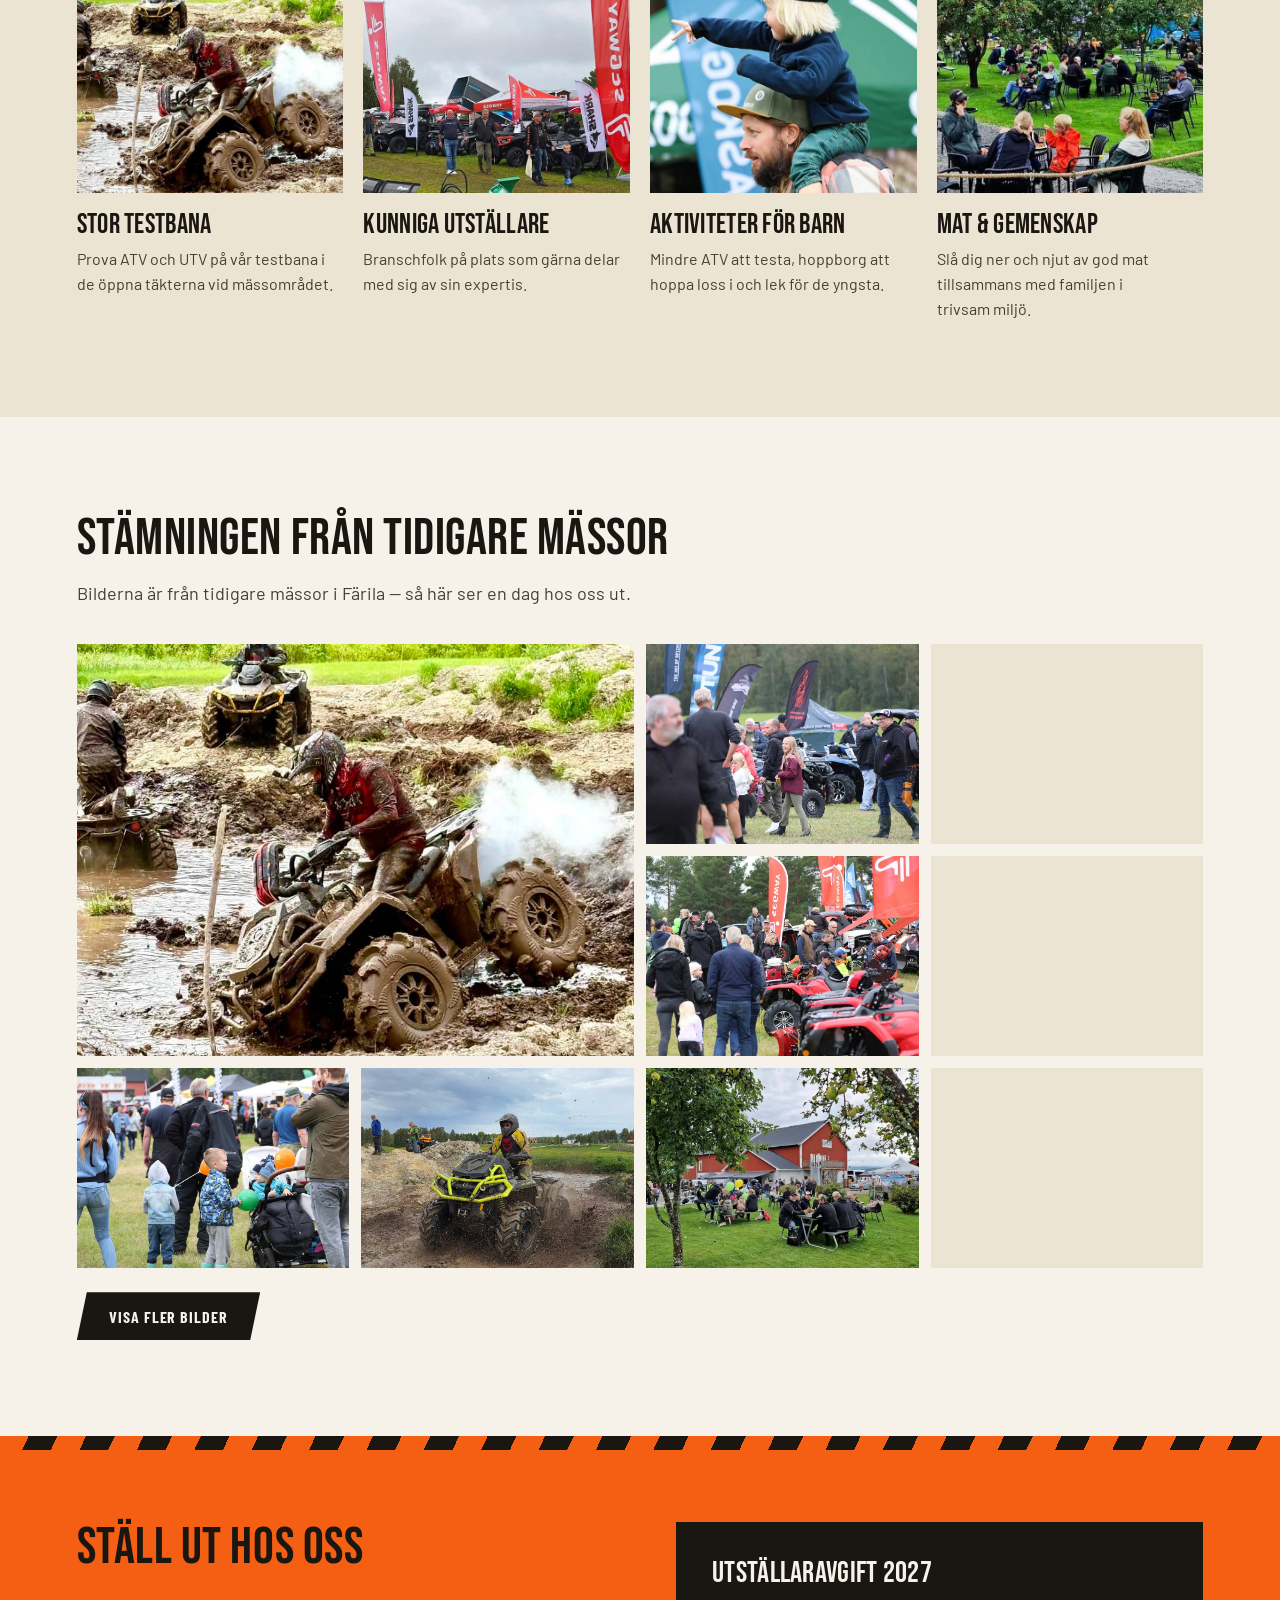
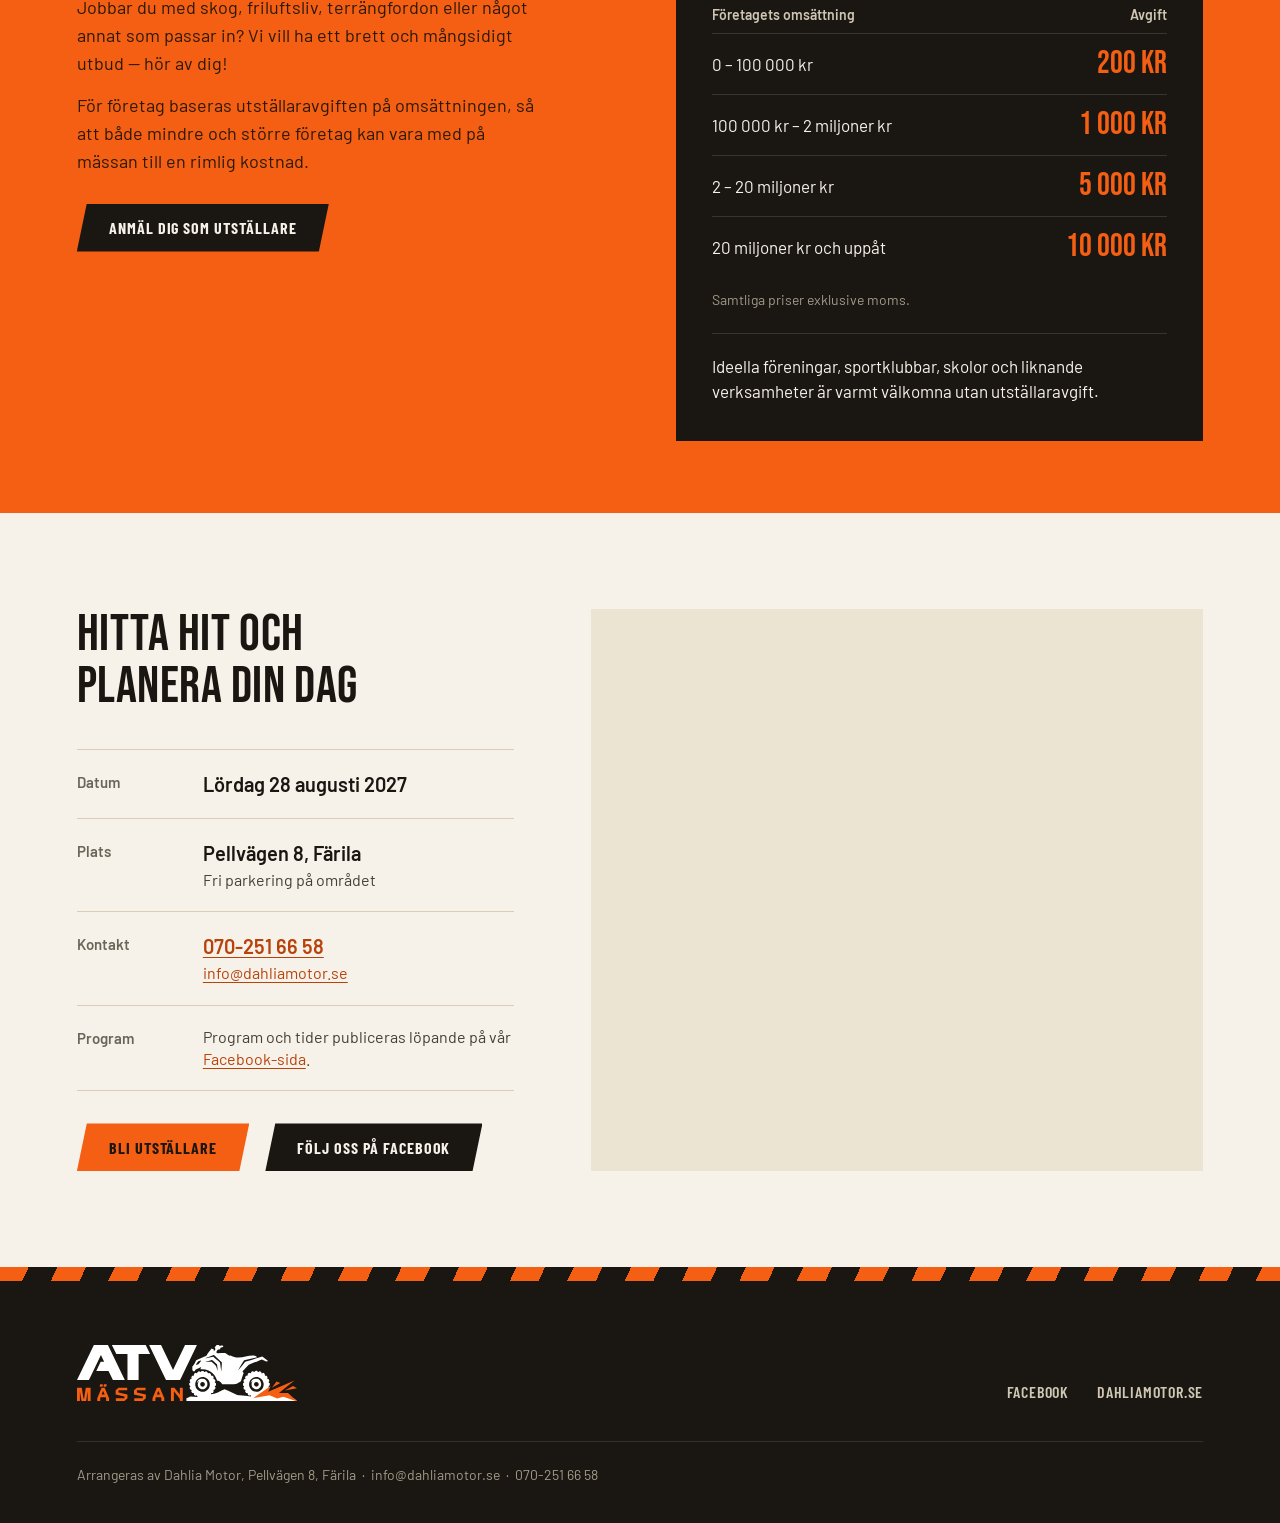
==== commit 824bc8e9: "Connect exhibitor form to Google Sheet and link it from the home page - Set the Apps Script Web app " ====
--- a/index.html
+++ b/index.html
@@ -66,7 +66,7 @@
       </h1>
       <p class="hero-lead">Dahlia Motor bjuder in till en dag fylld av motorintresse, gemenskap och aktiviteter för hela familjen.</p>
       <div class="btn-row">
-        <a class="btn btn-primary" href="mailto:info@dahliamotor.se?subject=Ut%C3%A4llarplats%20ATV-M%C3%A4ssan%202027">Bli utställare</a>
+        <a class="btn btn-primary" href="utstallare.html">Bli utställare</a>
         <a class="btn btn-light" href="https://www.facebook.com/profile.php?id=61579975665063">Följ oss på Facebook</a>
       </div>
     </div>
@@ -171,7 +171,7 @@
         <h2 class="display">Ställ ut hos oss</h2>
         <p>Jobbar du med skog, friluftsliv, terrängfordon eller något annat som passar in? Vi vill ha ett brett och mångsidigt utbud &mdash; hör av dig!</p>
         <p>För företag baseras utställaravgiften på omsättningen, så att både mindre och större företag kan vara med på mässan till en rimlig kostnad.</p>
-        <a class="btn btn-dark" href="mailto:info@dahliamotor.se?subject=Ut%C3%A4llarplats%20ATV-M%C3%A4ssan%202027">Kontakta oss</a>
+        <a class="btn btn-dark" href="utstallare.html">Anmäl dig som utställare</a>
       </div>
       <div class="fees">
         <table>
@@ -201,7 +201,7 @@
           <div class="fact"><dt>Program</dt><dd><small style="margin-top:0">Program och tider publiceras löpande på vår <a href="https://www.facebook.com/profile.php?id=61579975665063">Facebook-sida</a>.</small></dd></div>
         </dl>
         <div class="btn-row">
-          <a class="btn btn-primary" href="mailto:info@dahliamotor.se?subject=Ut%C3%A4llarplats%20ATV-M%C3%A4ssan%202027">Bli utställare</a>
+          <a class="btn btn-primary" href="utstallare.html">Bli utställare</a>
           <a class="btn btn-dark" href="https://www.facebook.com/profile.php?id=61579975665063">Följ oss på Facebook</a>
         </div>
       </div>
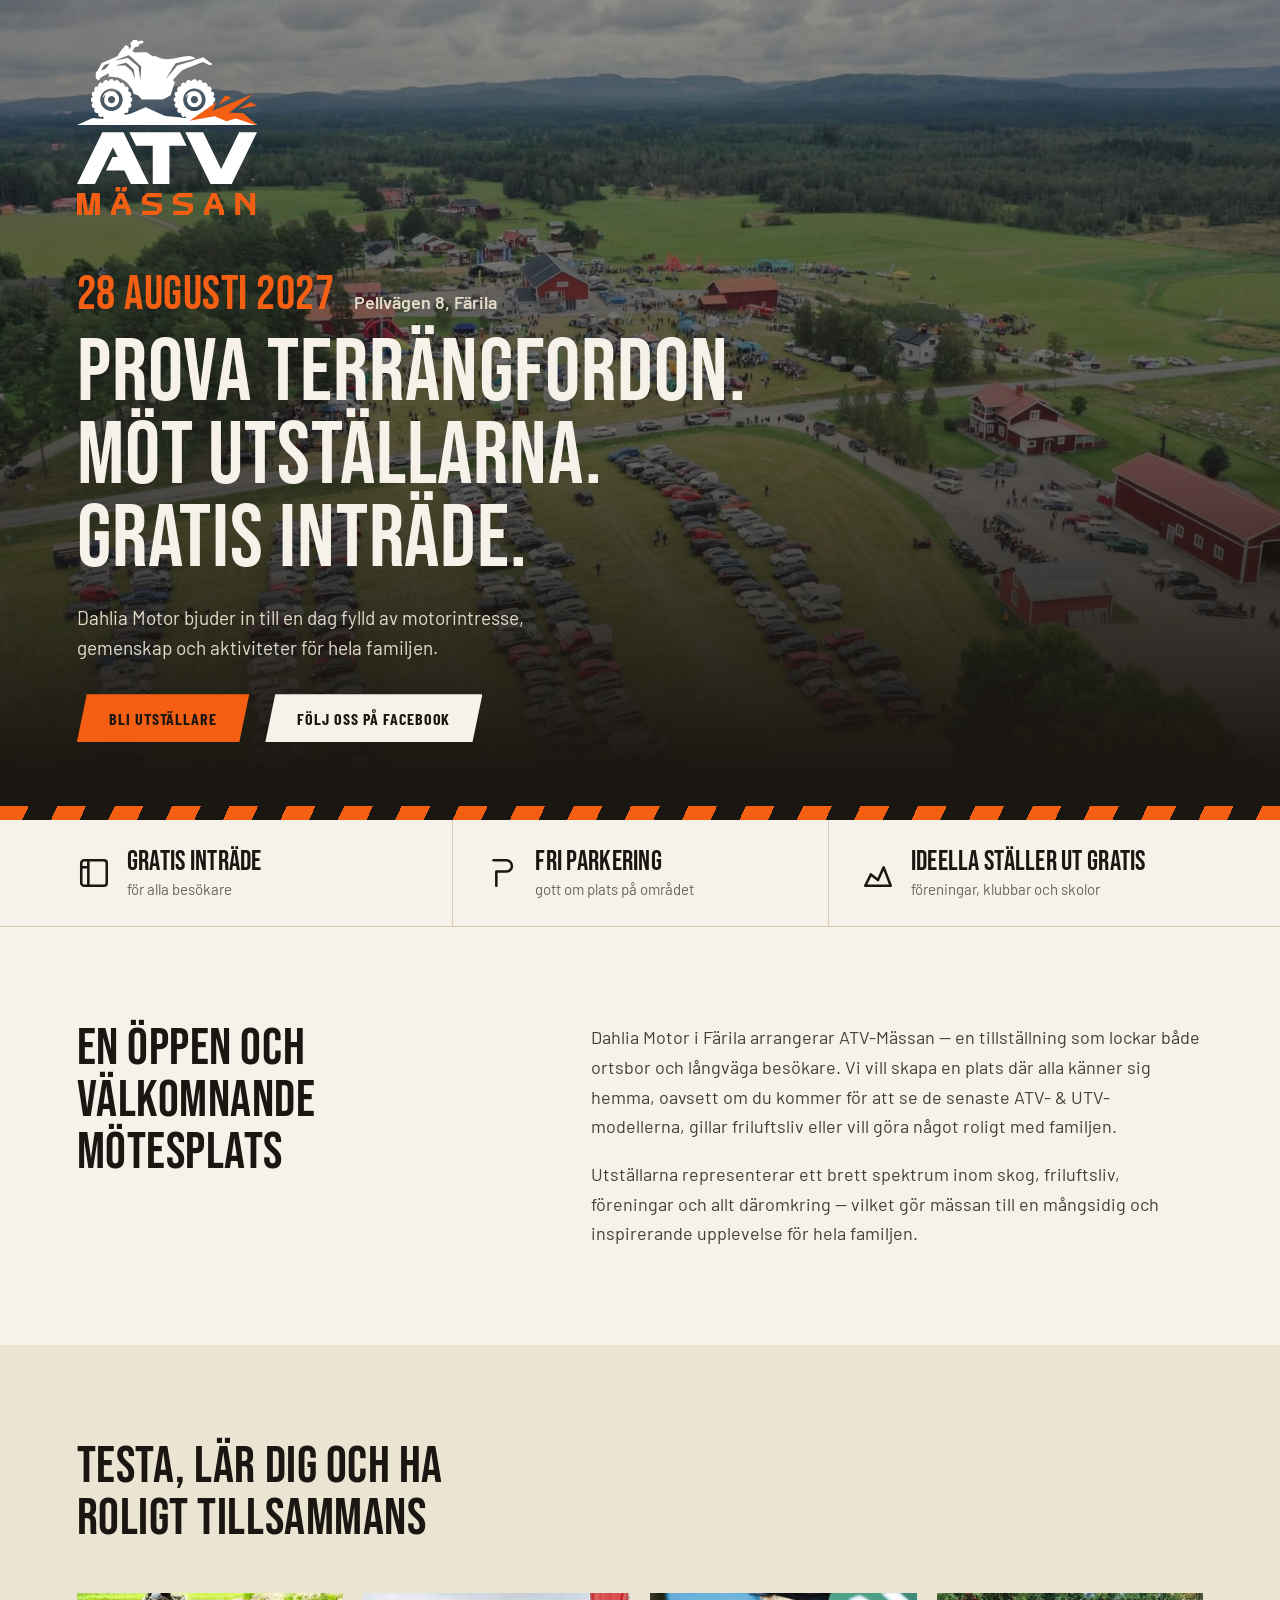
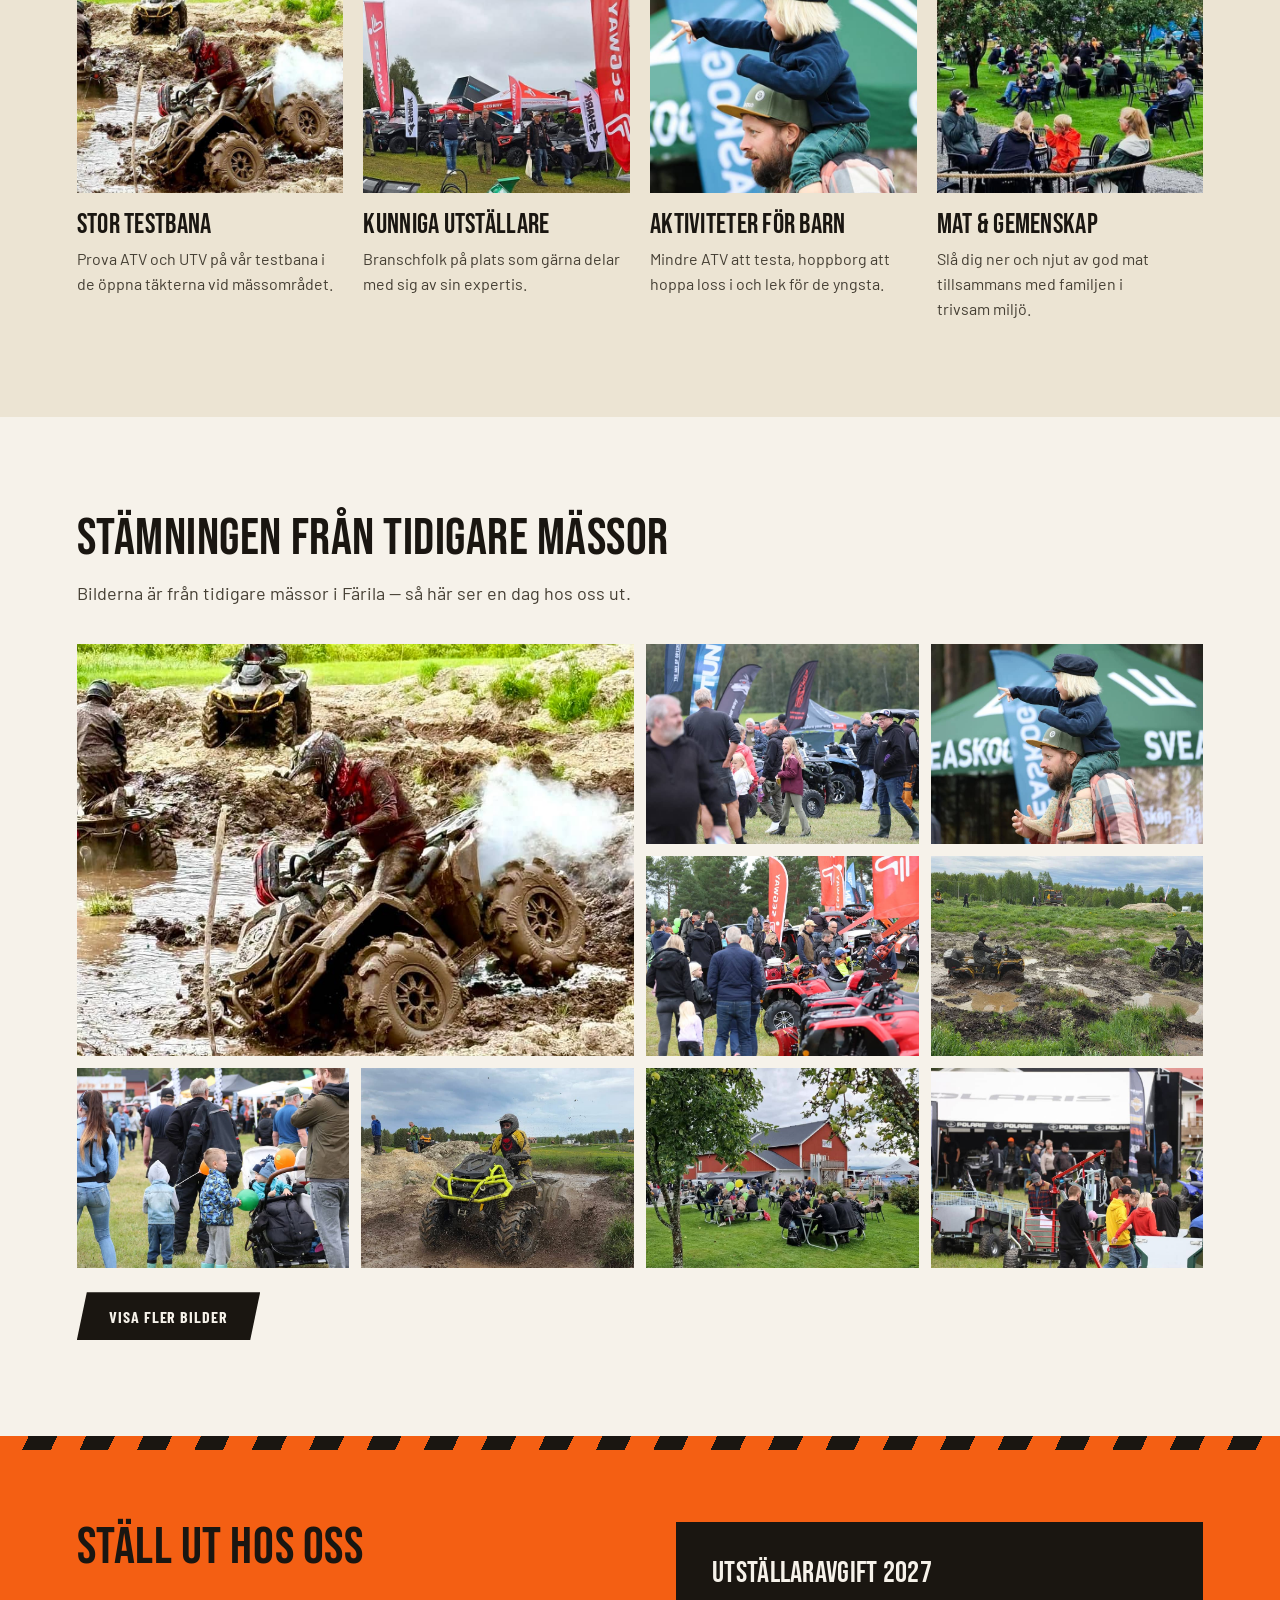
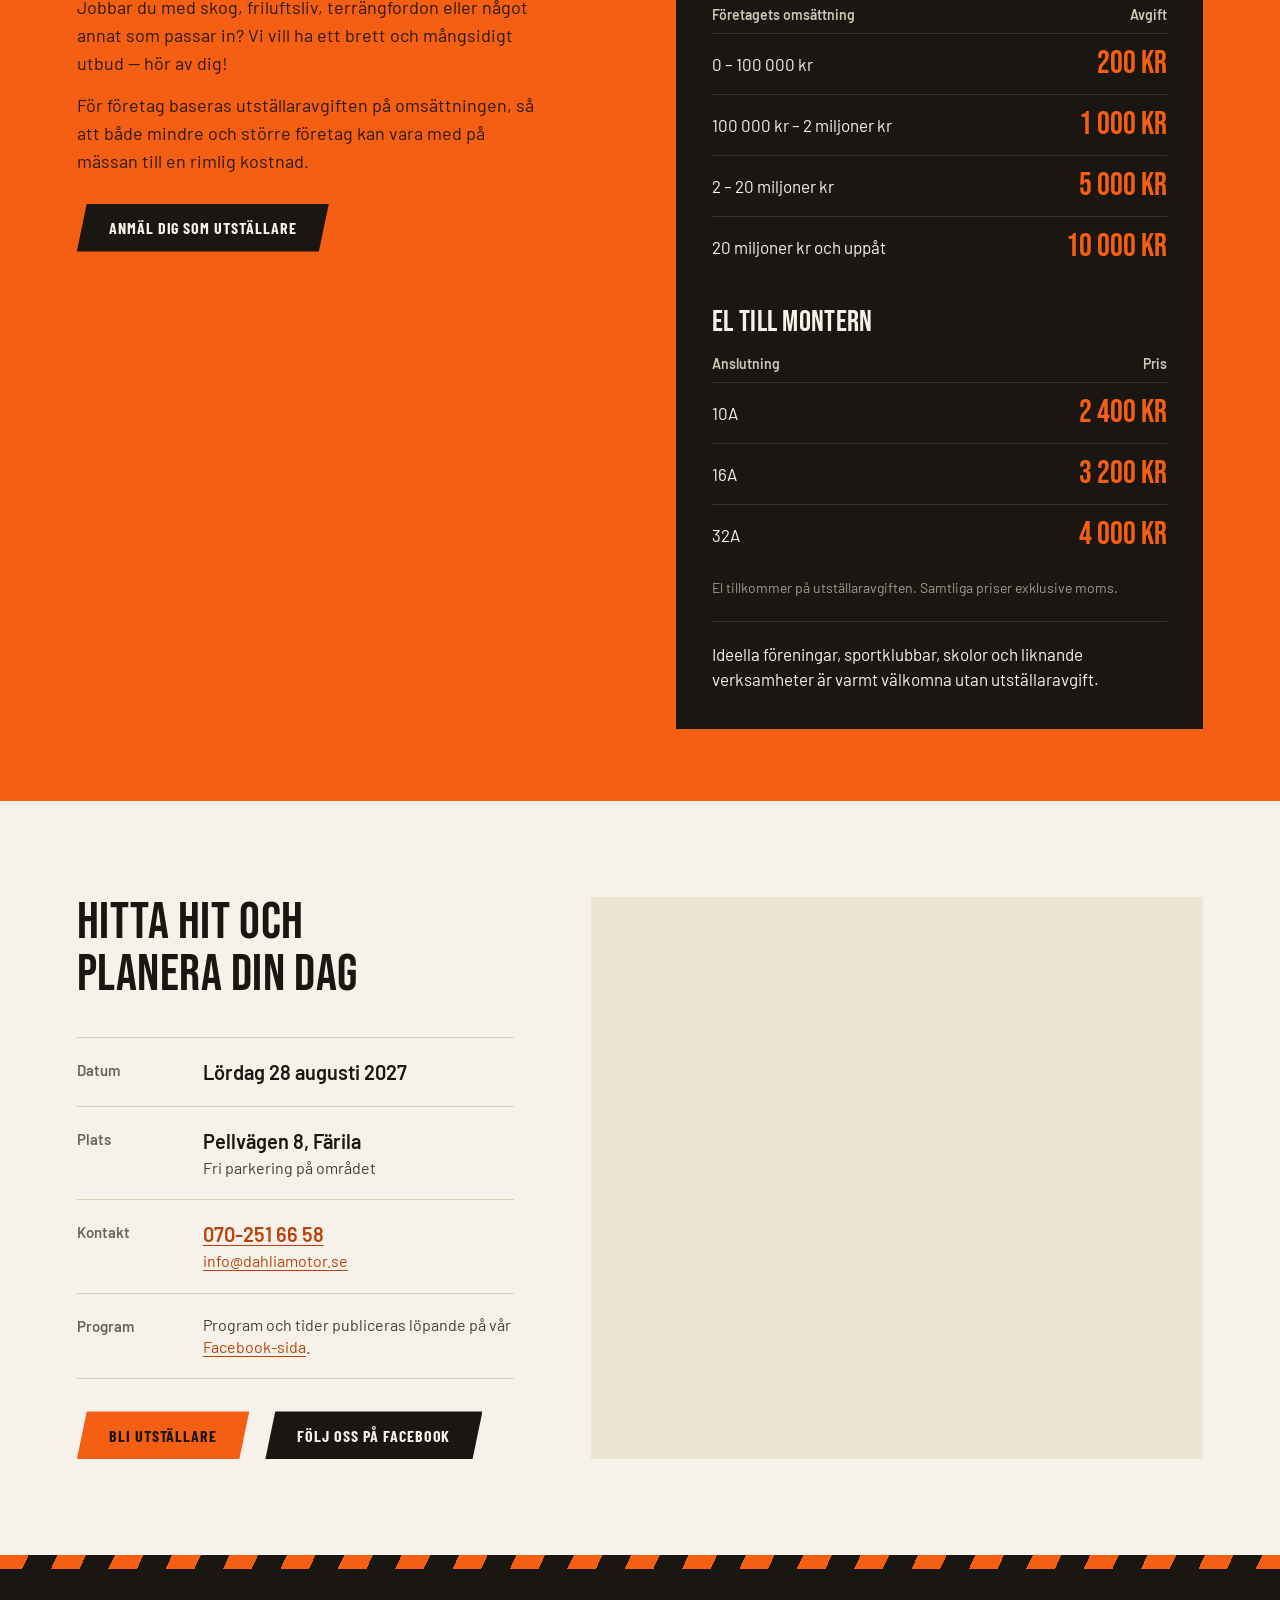
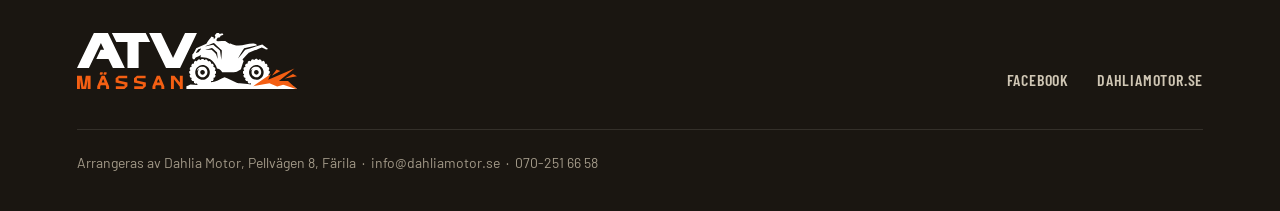
==== commit e2e7156d: "Add electricity prices (10A/16A/32A) to pricing and application form - Price tables on the home page" ====
--- a/index.html
+++ b/index.html
@@ -184,7 +184,16 @@
             <tr><td>20&nbsp;miljoner&nbsp;kr och uppåt</td><td>10 000 kr</td></tr>
           </tbody>
         </table>
-        <p class="note">Samtliga priser exklusive moms.</p>
+        <table>
+          <caption>El till montern</caption>
+          <thead><tr><th scope="col">Anslutning</th><th scope="col">Pris</th></tr></thead>
+          <tbody>
+            <tr><td>10A</td><td>2 400 kr</td></tr>
+            <tr><td>16A</td><td>3 200 kr</td></tr>
+            <tr><td>32A</td><td>4 000 kr</td></tr>
+          </tbody>
+        </table>
+        <p class="note">El tillkommer på utställaravgiften. Samtliga priser exklusive moms.</p>
         <p class="free">Ideella föreningar, sportklubbar, skolor och liknande verksamheter är varmt välkomna utan utställaravgift.</p>
       </div>
     </div>
--- a/assets/style.css
+++ b/assets/style.css
@@ -94,6 +94,7 @@
 .fees { background: var(--ink); color: var(--cream); padding: clamp(24px, 4vw, 36px); }
 .fees caption { text-align: left; font-family: 'Bebas Neue', 'Barlow Condensed', sans-serif; font-size: 30px; line-height: 1; letter-spacing: 0.01em; text-transform: uppercase; padding-bottom: 18px; }
 .fees table { width: 100%; border-collapse: collapse; }
+.fees table + table { margin-top: 30px; }
 .fees th { text-align: left; font-size: 14px; font-weight: 600; color: #cfc6b4; padding: 0 0 10px; }
 .fees th:last-child, .fees td:last-child { text-align: right; white-space: nowrap; padding-left: 16px; }
 .fees td { padding: 14px 0; border-top: 1px solid #3a342b; font-size: 17px; line-height: 1.35; }
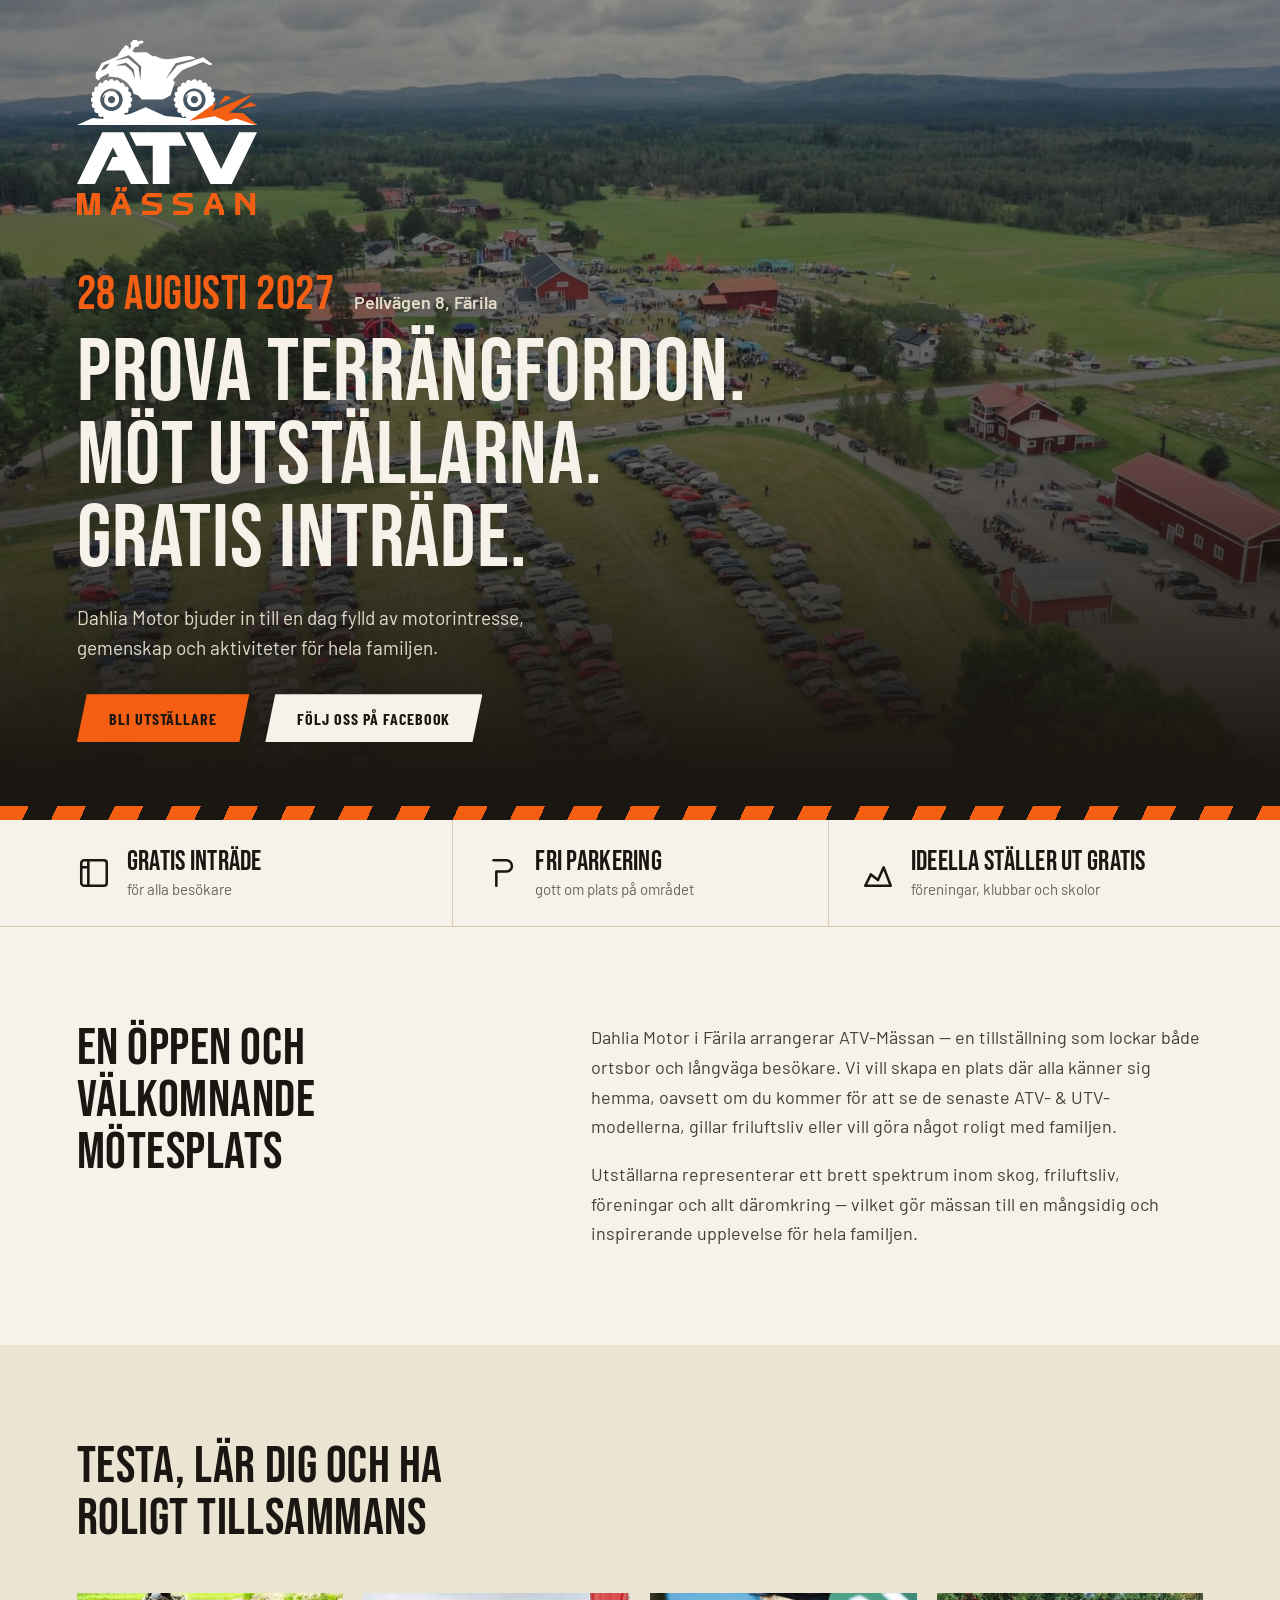
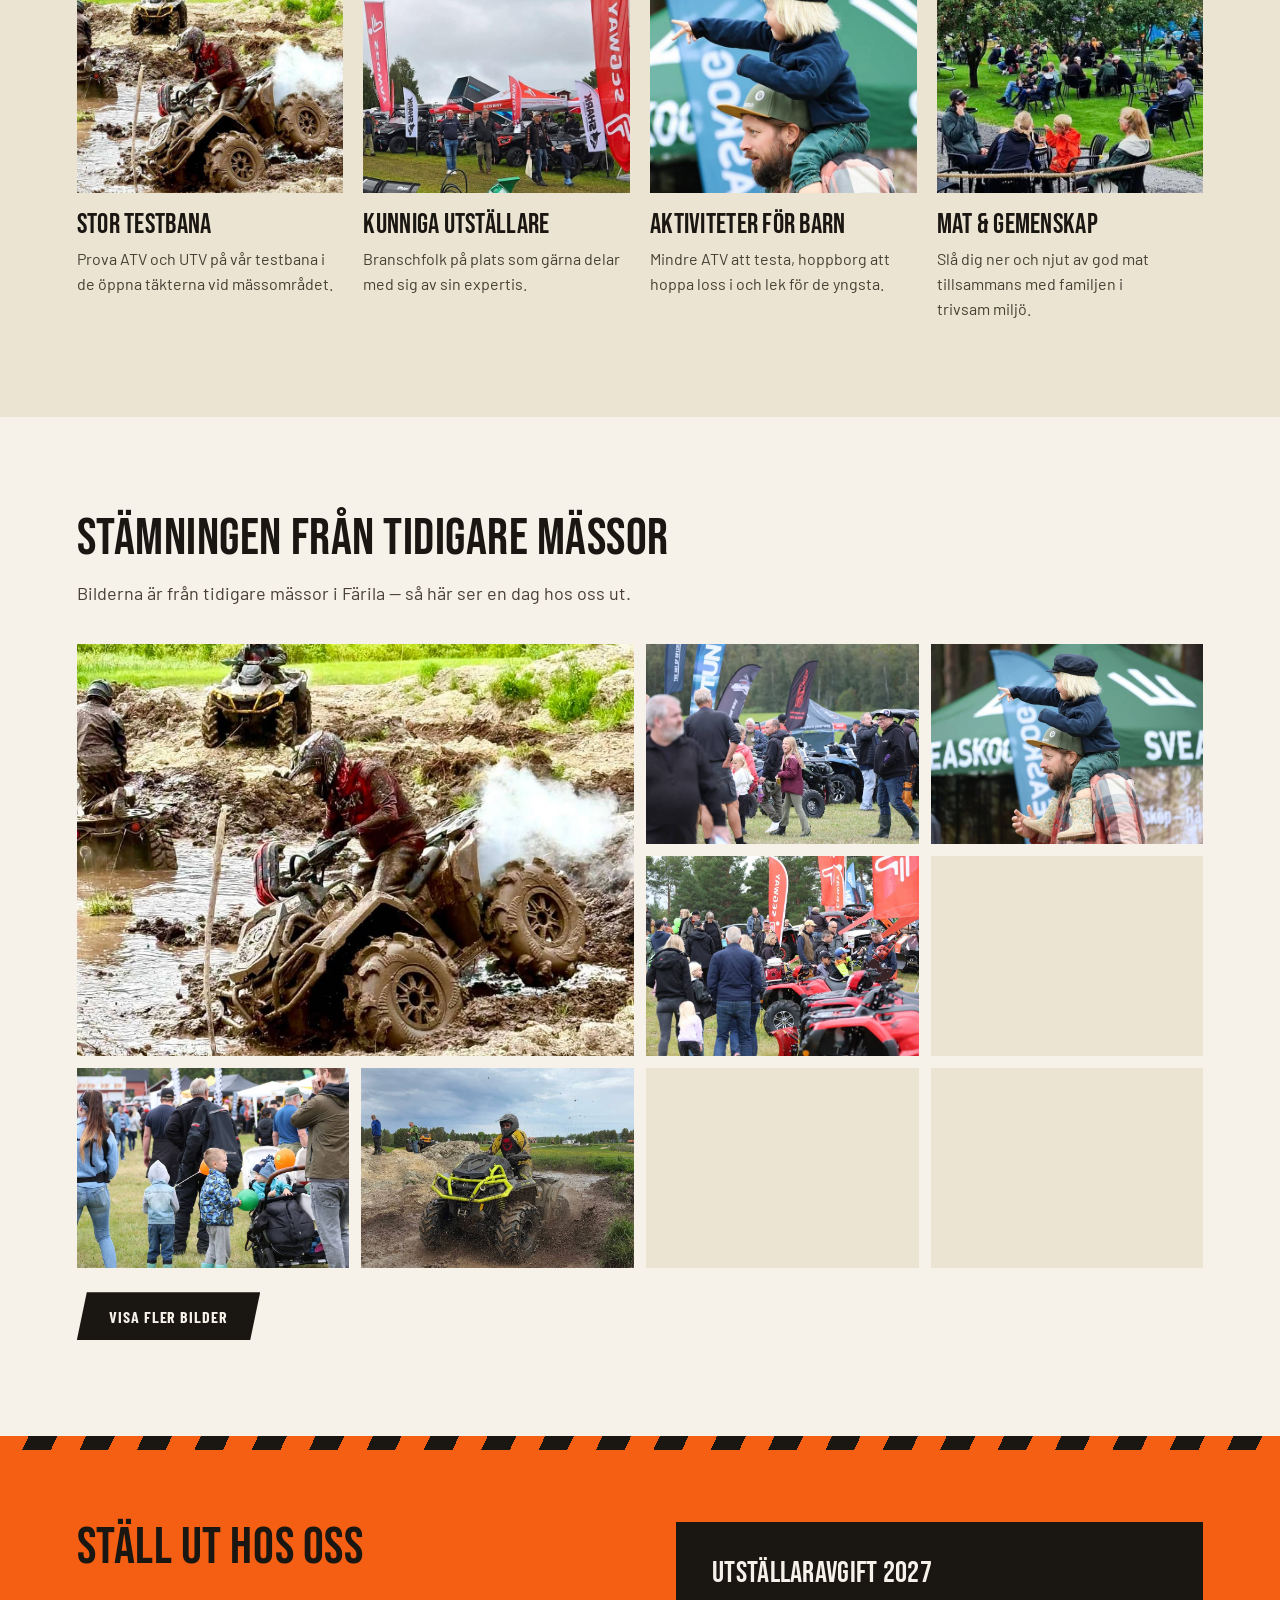
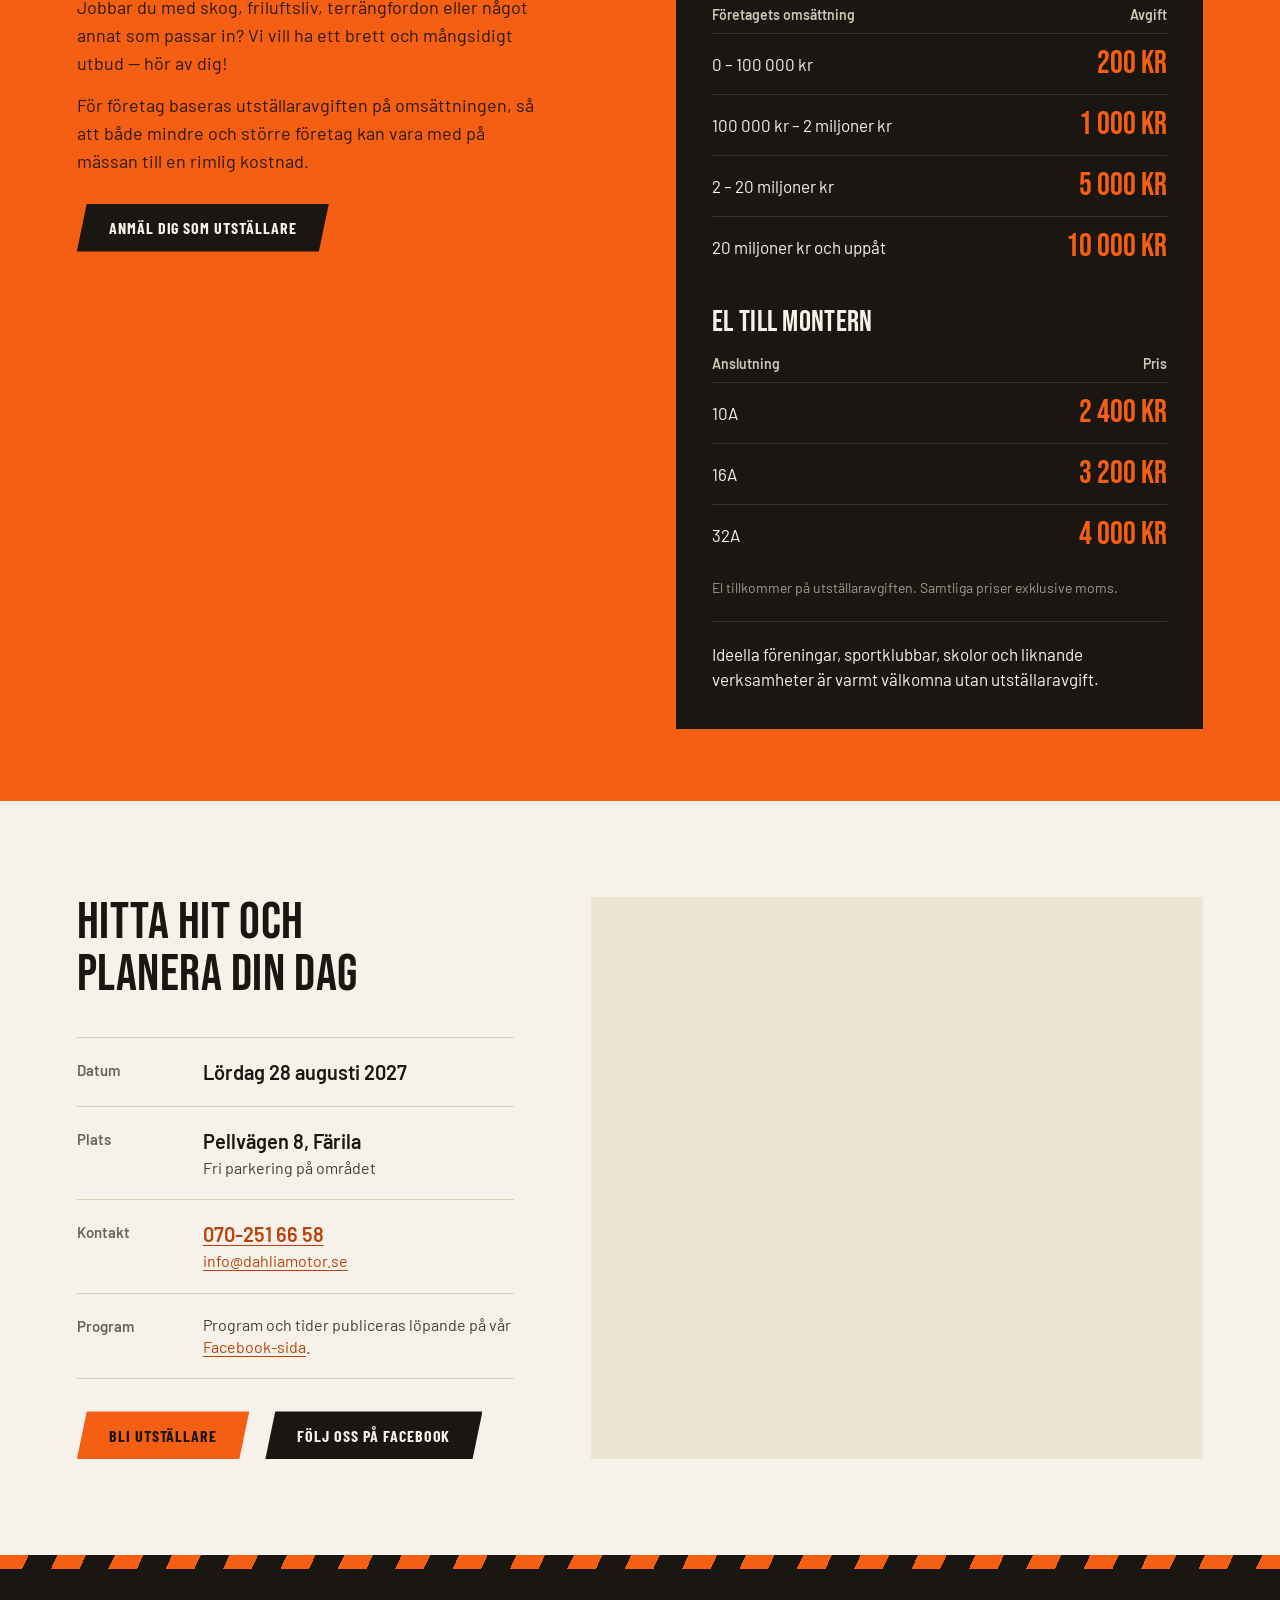
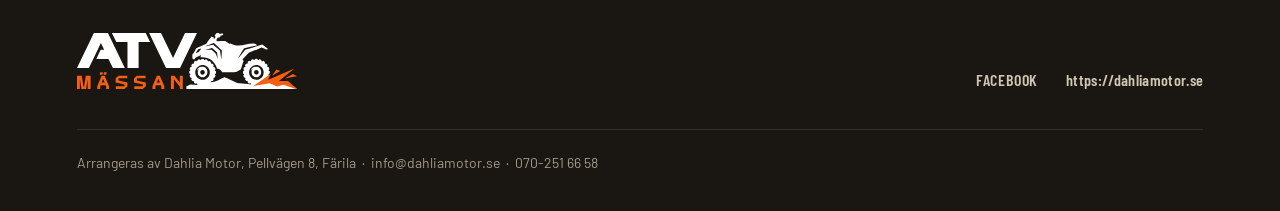
==== commit 3a7a41bd: "Show the full https URL for the dahliamotor.se footer link Co-Authored-By: Claude Sonnet 5 <noreply@" ====
--- a/index.html
+++ b/index.html
@@ -228,7 +228,7 @@
       <img src="assets/logo.svg" alt="ATV-Mässan i Färila">
       <div class="foot-links">
         <a href="https://www.facebook.com/profile.php?id=61579975665063">Facebook</a>
-        <a href="https://dahliamotor.se">dahliamotor.se</a>
+        <a class="url" href="https://dahliamotor.se">https://dahliamotor.se</a>
       </div>
     </div>
     <div class="foot-bottom">Arrangeras av Dahlia Motor, Pellvägen 8, Färila &nbsp;&middot;&nbsp; info@dahliamotor.se &nbsp;&middot;&nbsp; 070-251 66 58</div>
--- a/assets/style.css
+++ b/assets/style.css
@@ -187,3 +187,4 @@
   .form .row2 { grid-template-columns: 1fr; }
   .form .btn { justify-self: stretch; }
 }
+footer a.url { text-transform: none; letter-spacing: 0.02em; }
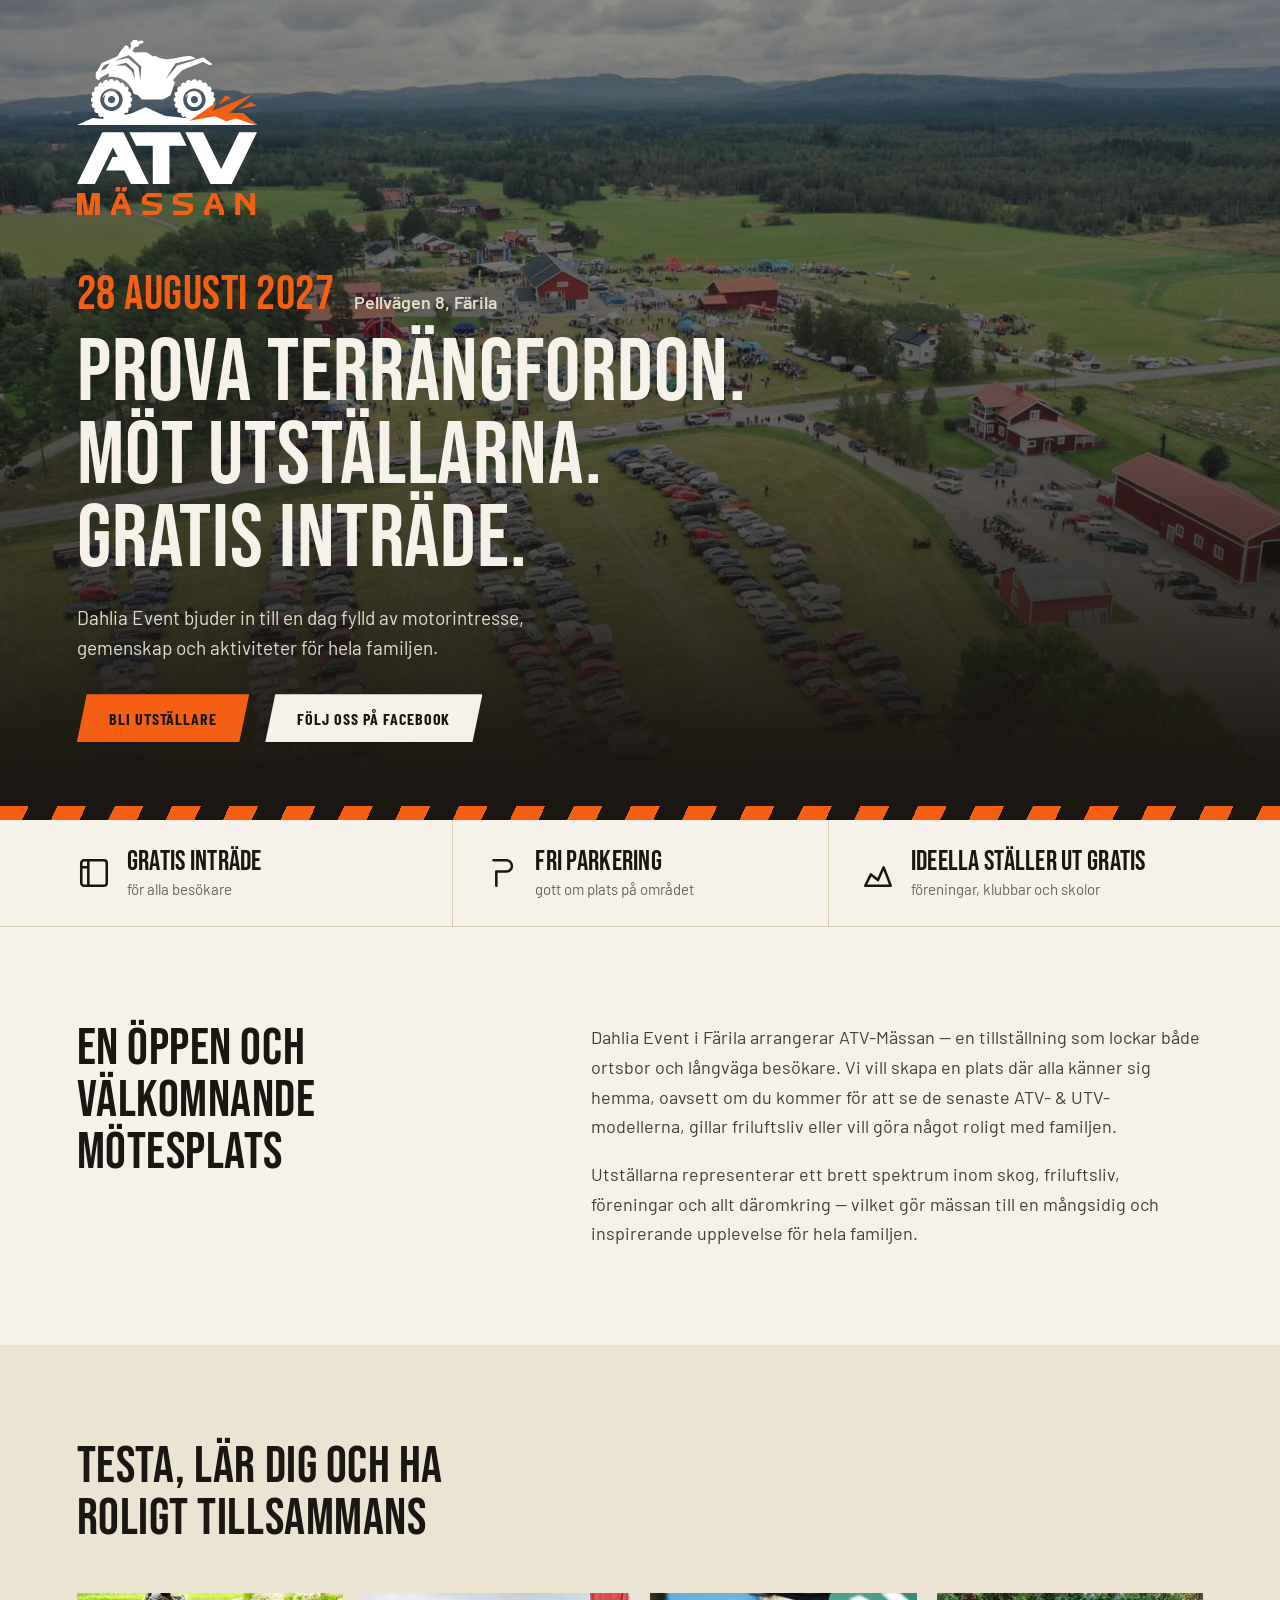
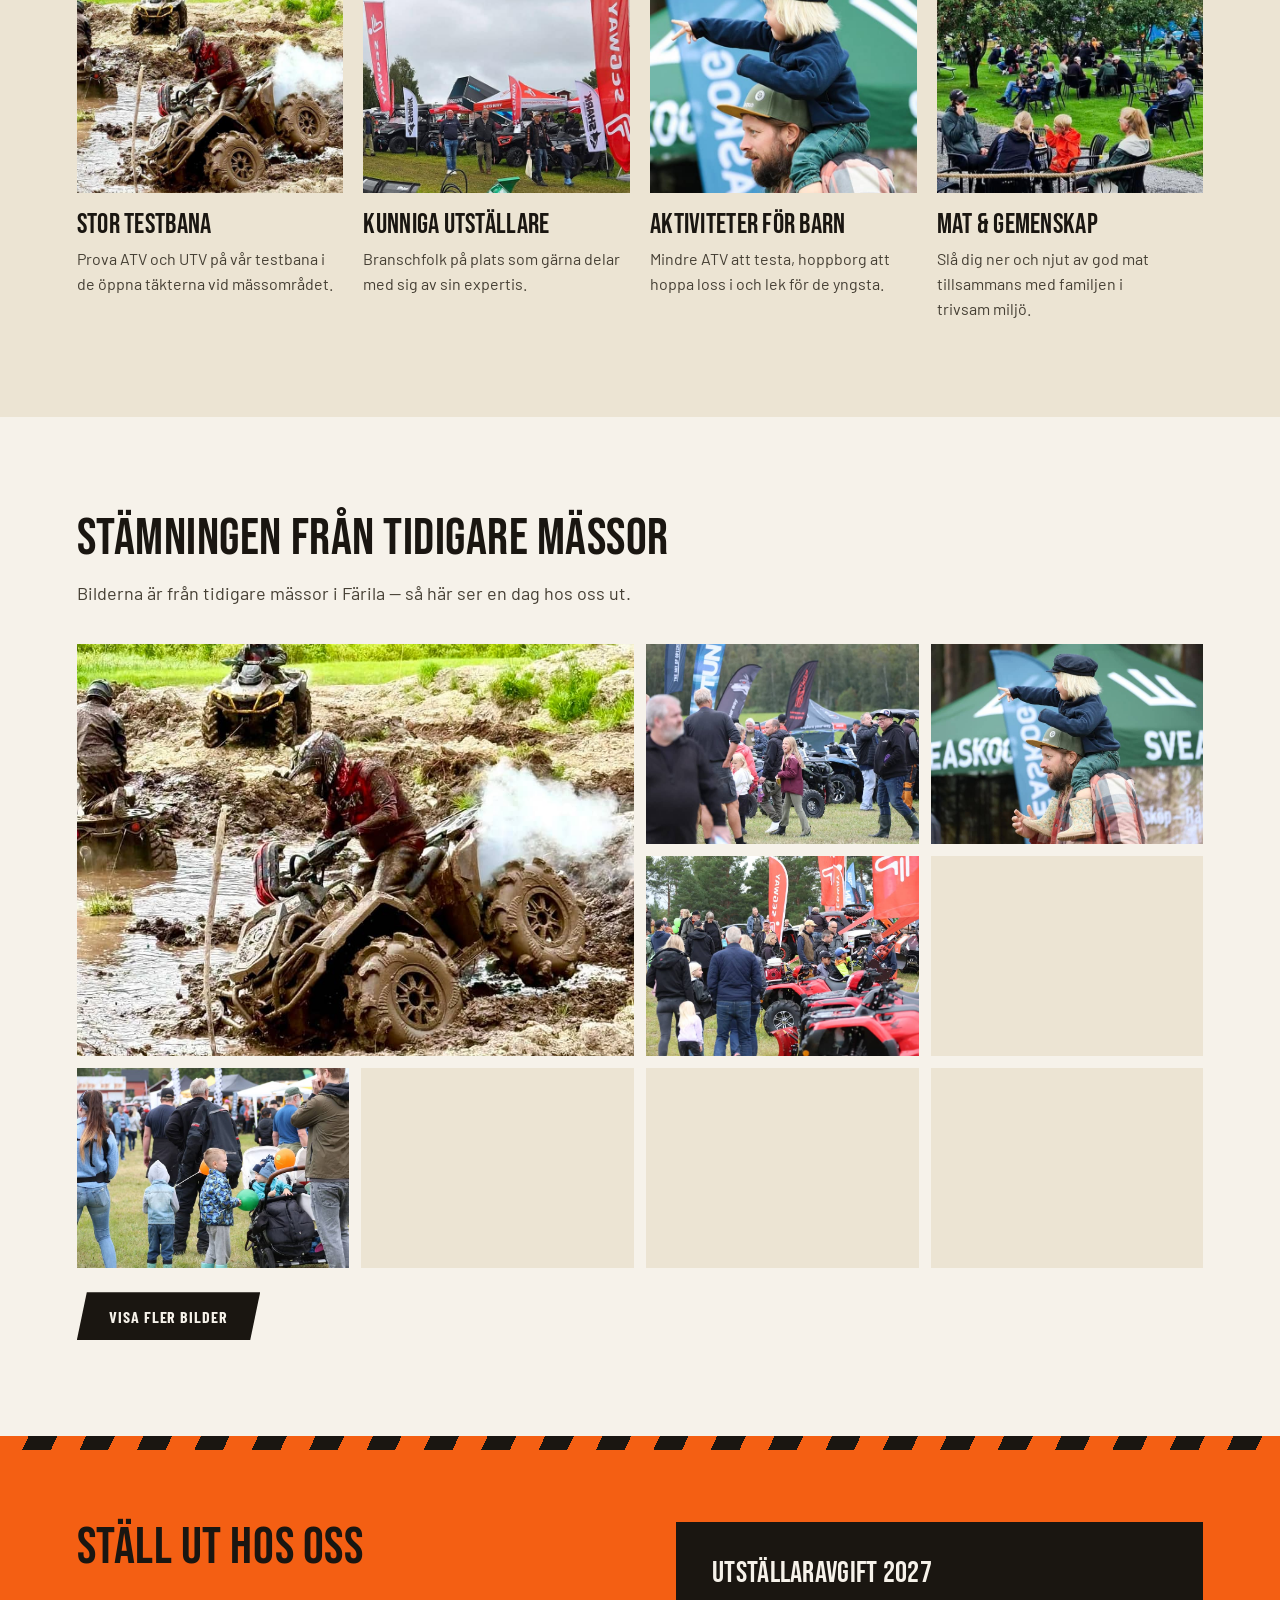
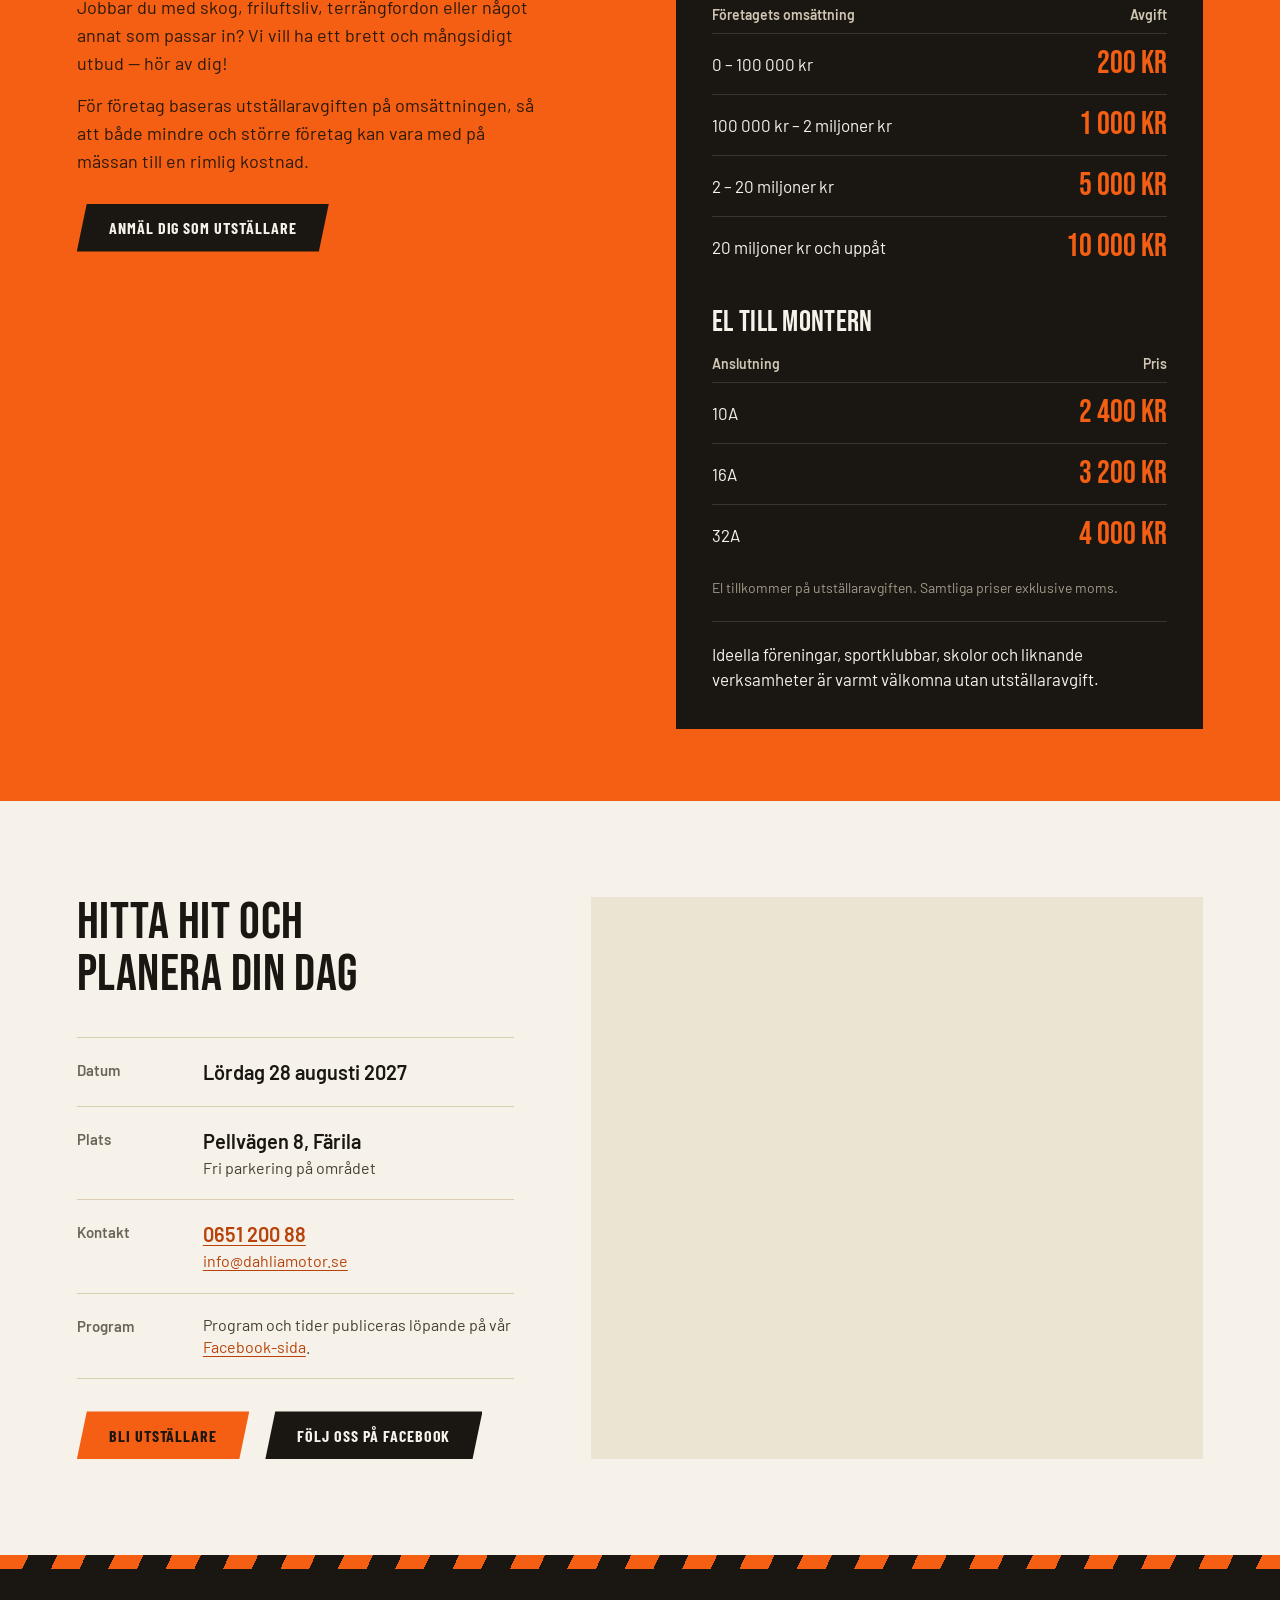
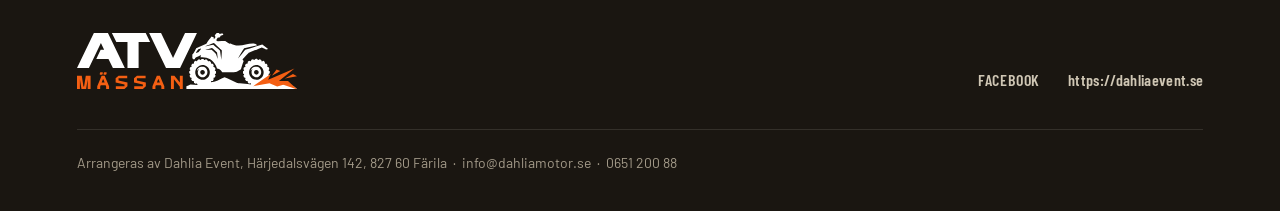
==== commit 7ae9353f: "Dahlia Event som arrangör, ny adress och nytt telefonnummer Co-Authored-By: Claude Opus 5.5 <noreply" ====
--- a/index.html
+++ b/index.html
@@ -38,7 +38,7 @@
     "name": "Mässområdet, Pellvägen 8",
     "address": { "@type": "PostalAddress", "streetAddress": "Pellvägen 8", "addressLocality": "Färila", "addressCountry": "SE" }
   },
-  "organizer": { "@type": "Organization", "name": "Dahlia Motor", "url": "https://dahliamotor.se" },
+  "organizer": { "@type": "Organization", "name": "Dahlia Event", "url": "https://dahliaevent.se" },
   "offers": { "@type": "Offer", "price": "0", "priceCurrency": "SEK", "availability": "https://schema.org/InStock", "url": "https://sqrddsgn.github.io/ATV-Massan/" }
 }
 </script>
@@ -64,7 +64,7 @@
         <span>Möt utställarna.</span>
         <span>Gratis inträde.</span>
       </h1>
-      <p class="hero-lead">Dahlia Motor bjuder in till en dag fylld av motorintresse, gemenskap och aktiviteter för hela familjen.</p>
+      <p class="hero-lead">Dahlia Event bjuder in till en dag fylld av motorintresse, gemenskap och aktiviteter för hela familjen.</p>
       <div class="btn-row">
         <a class="btn btn-primary" href="utstallare.html">Bli utställare</a>
         <a class="btn btn-light" href="https://www.facebook.com/profile.php?id=61579975665063">Följ oss på Facebook</a>
@@ -98,7 +98,7 @@
     <div class="wrap split">
       <h2 class="display">En öppen och välkomnande mötesplats</h2>
       <div class="prose">
-        <p>Dahlia Motor i Färila arrangerar ATV-Mässan &mdash; en tillställning som lockar både ortsbor och långväga besökare. Vi vill skapa en plats där alla känner sig hemma, oavsett om du kommer för att se de senaste ATV- &amp; UTV-modellerna, gillar friluftsliv eller vill göra något roligt med familjen.</p>
+        <p>Dahlia Event i Färila arrangerar ATV-Mässan &mdash; en tillställning som lockar både ortsbor och långväga besökare. Vi vill skapa en plats där alla känner sig hemma, oavsett om du kommer för att se de senaste ATV- &amp; UTV-modellerna, gillar friluftsliv eller vill göra något roligt med familjen.</p>
         <p>Utställarna representerar ett brett spektrum inom skog, friluftsliv, föreningar och allt däromkring &mdash; vilket gör mässan till en mångsidig och inspirerande upplevelse för hela familjen.</p>
       </div>
     </div>
@@ -138,27 +138,27 @@
       <p class="lead">Bilderna är från tidigare mässor i Färila &mdash; så här ser en dag hos oss ut.</p>
 
       <div class="g-grid">
-        <img class="feature" src="assets/gallery/gallery-06.jpg" loading="lazy" decoding="async" alt="Förare kör genom lera på testbanan">
-        <img src="assets/gallery/gallery-01.jpg" loading="lazy" decoding="async" alt="Besökare bland utställartält på ATV-mässan">
-        <img src="assets/gallery/gallery-02.jpg" loading="lazy" decoding="async" alt="Barn på pappas axlar pekar ut mot mässområdet">
-        <img src="assets/gallery/gallery-04.jpg" loading="lazy" decoding="async" alt="Rad med fyrhjulingar och besökare">
-        <img src="assets/gallery/gallery-05.jpg" loading="lazy" decoding="async" alt="Fyrhjulingar kör genom lerig terräng på testbanan">
-        <img src="assets/gallery/gallery-10.jpg" loading="lazy" decoding="async" alt="Barn med ballonger bland besökarna">
-        <img src="assets/gallery/gallery-12.jpg" loading="lazy" decoding="async" alt="Fyrhjuling kör genom lera med stänk">
-        <img src="assets/gallery/gallery-07.jpg" loading="lazy" decoding="async" alt="Besökare fikar tillsammans under äppelträden">
-        <img src="assets/gallery/gallery-03.jpg" loading="lazy" decoding="async" alt="Besökare vid Polaris utställarmonter">
+        <a class="g-item feature" href="assets/gallery/large/gallery-06.jpg"><img src="assets/gallery/gallery-06.jpg" loading="lazy" decoding="async" alt="Förare kör genom lera på testbanan"></a>
+        <a class="g-item" href="assets/gallery/large/gallery-01.jpg"><img src="assets/gallery/gallery-01.jpg" loading="lazy" decoding="async" alt="Besökare bland utställartält på ATV-mässan"></a>
+        <a class="g-item" href="assets/gallery/large/gallery-02.jpg"><img src="assets/gallery/gallery-02.jpg" loading="lazy" decoding="async" alt="Barn på pappas axlar pekar ut mot mässområdet"></a>
+        <a class="g-item" href="assets/gallery/large/gallery-04.jpg"><img src="assets/gallery/gallery-04.jpg" loading="lazy" decoding="async" alt="Rad med fyrhjulingar och besökare"></a>
+        <a class="g-item" href="assets/gallery/large/gallery-05.jpg"><img src="assets/gallery/gallery-05.jpg" loading="lazy" decoding="async" alt="Fyrhjulingar kör genom lerig terräng på testbanan"></a>
+        <a class="g-item" href="assets/gallery/large/gallery-10.jpg"><img src="assets/gallery/gallery-10.jpg" loading="lazy" decoding="async" alt="Barn med ballonger bland besökarna"></a>
+        <a class="g-item" href="assets/gallery/large/gallery-12.jpg"><img src="assets/gallery/gallery-12.jpg" loading="lazy" decoding="async" alt="Fyrhjuling kör genom lera med stänk"></a>
+        <a class="g-item" href="assets/gallery/large/gallery-07.jpg"><img src="assets/gallery/gallery-07.jpg" loading="lazy" decoding="async" alt="Besökare fikar tillsammans under äppelträden"></a>
+        <a class="g-item" href="assets/gallery/large/gallery-03.jpg"><img src="assets/gallery/gallery-03.jpg" loading="lazy" decoding="async" alt="Besökare vid Polaris utställarmonter"></a>
       </div>
 
       <details class="g-more">
         <summary class="btn btn-dark"><span class="more">Visa fler bilder</span><span class="less">Dölj bilderna</span></summary>
         <div class="g-grid">
-          <img src="assets/gallery/gallery-08.jpg" loading="lazy" decoding="async" alt="Dahlia Motor-flagga bland utställartält">
-          <img src="assets/gallery/gallery-09.jpg" loading="lazy" decoding="async" alt="Flygfoto över mässområdet och parkeringen">
-          <img src="assets/gallery/gallery-11.jpg" loading="lazy" decoding="async" alt="Rad med nya fyrhjulingar hos utställare">
-          <img src="assets/gallery/gallery-13.jpg" loading="lazy" decoding="async" alt="Förare med fyrhjulingar uppställda på rad">
-          <img src="assets/gallery/gallery-14.jpg" loading="lazy" decoding="async" alt="Fyrhjulingar och motorcykel utställda under tält">
-          <img src="assets/gallery/gallery-15.jpg" loading="lazy" decoding="async" alt="Flaggor från utställare som Ski-Doo, Can-Am och Honda">
-          <img src="assets/gallery/gallery-16.jpg" loading="lazy" decoding="async" alt="Flygfoto över bilparkeringen vid mässan">
+          <a class="g-item" href="assets/gallery/large/gallery-08.jpg"><img src="assets/gallery/gallery-08.jpg" loading="lazy" decoding="async" alt="Dahlia Motor-flagga bland utställartält"></a>
+          <a class="g-item" href="assets/gallery/large/gallery-09.jpg"><img src="assets/gallery/gallery-09.jpg" loading="lazy" decoding="async" alt="Flygfoto över mässområdet och parkeringen"></a>
+          <a class="g-item" href="assets/gallery/large/gallery-11.jpg"><img src="assets/gallery/gallery-11.jpg" loading="lazy" decoding="async" alt="Rad med nya fyrhjulingar hos utställare"></a>
+          <a class="g-item" href="assets/gallery/large/gallery-13.jpg"><img src="assets/gallery/gallery-13.jpg" loading="lazy" decoding="async" alt="Förare med fyrhjulingar uppställda på rad"></a>
+          <a class="g-item" href="assets/gallery/large/gallery-14.jpg"><img src="assets/gallery/gallery-14.jpg" loading="lazy" decoding="async" alt="Fyrhjulingar och motorcykel utställda under tält"></a>
+          <a class="g-item" href="assets/gallery/large/gallery-15.jpg"><img src="assets/gallery/gallery-15.jpg" loading="lazy" decoding="async" alt="Flaggor från utställare som Ski-Doo, Can-Am och Honda"></a>
+          <a class="g-item" href="assets/gallery/large/gallery-16.jpg"><img src="assets/gallery/gallery-16.jpg" loading="lazy" decoding="async" alt="Flygfoto över bilparkeringen vid mässan"></a>
         </div>
       </details>
     </div>
@@ -206,7 +206,7 @@
         <dl class="facts">
           <div class="fact"><dt>Datum</dt><dd>Lördag 28 augusti 2027</dd></div>
           <div class="fact"><dt>Plats</dt><dd>Pellvägen 8, Färila<small>Fri parkering på området</small></dd></div>
-          <div class="fact"><dt>Kontakt</dt><dd><a href="tel:0702516658">070-251 66 58</a><small><a href="mailto:info@dahliamotor.se">info@dahliamotor.se</a></small></dd></div>
+          <div class="fact"><dt>Kontakt</dt><dd><a href="tel:+4665120088">0651 200 88</a><small><a href="mailto:info@dahliamotor.se">info@dahliamotor.se</a></small></dd></div>
           <div class="fact"><dt>Program</dt><dd><small style="margin-top:0">Program och tider publiceras löpande på vår <a href="https://www.facebook.com/profile.php?id=61579975665063">Facebook-sida</a>.</small></dd></div>
         </dl>
         <div class="btn-row">
@@ -228,12 +228,28 @@
       <img src="assets/logo.svg" alt="ATV-Mässan i Färila">
       <div class="foot-links">
         <a href="https://www.facebook.com/profile.php?id=61579975665063">Facebook</a>
-        <a class="url" href="https://dahliamotor.se">https://dahliamotor.se</a>
-      </div>
-    </div>
-    <div class="foot-bottom">Arrangeras av Dahlia Motor, Pellvägen 8, Färila &nbsp;&middot;&nbsp; info@dahliamotor.se &nbsp;&middot;&nbsp; 070-251 66 58</div>
+        <a class="url" href="https://dahliaevent.se">https://dahliaevent.se</a>
+      </div>
+    </div>
+    <div class="foot-bottom">Arrangeras av Dahlia Event, Härjedalsvägen 142, 827 60 Färila &nbsp;&middot;&nbsp; info@dahliamotor.se &nbsp;&middot;&nbsp; 0651 200 88</div>
   </div>
 </footer>
 
+<dialog class="lightbox" id="lightbox" aria-label="Bildvisning">
+  <div class="lb-stage"><img class="lb-img" alt=""></div>
+  <p class="lb-caption"><span class="lb-count"></span><span class="lb-alt"></span></p>
+  <button class="lb-btn lb-close" type="button" aria-label="Stäng bildvisningen">
+    <svg width="22" height="22" viewBox="0 0 24 24" fill="none" stroke="currentColor" stroke-width="2.2" stroke-linecap="round" aria-hidden="true"><path d="M5 5l14 14M19 5L5 19"/></svg>
+  </button>
+  <button class="lb-btn lb-prev" type="button" aria-label="Föregående bild">
+    <svg width="22" height="22" viewBox="0 0 24 24" fill="none" stroke="currentColor" stroke-width="2.2" stroke-linecap="round" stroke-linejoin="round" aria-hidden="true"><path d="M15 5l-7 7 7 7"/></svg>
+  </button>
+  <button class="lb-btn lb-next" type="button" aria-label="Nästa bild">
+    <svg width="22" height="22" viewBox="0 0 24 24" fill="none" stroke="currentColor" stroke-width="2.2" stroke-linecap="round" stroke-linejoin="round" aria-hidden="true"><path d="M9 5l7 7-7 7"/></svg>
+  </button>
+</dialog>
+
+<script src="assets/lightbox.js" defer></script>
+
 </body>
 </html>
--- a/assets/style.css
+++ b/assets/style.css
@@ -75,6 +75,8 @@
 .gallery h2 { max-width: 720px; margin-bottom: 14px; }
 .gallery .lead { font-size: 18px; line-height: 1.6; color: var(--body); max-width: 56ch; margin-bottom: 36px; }
 .g-grid { display: grid; grid-template-columns: repeat(4, 1fr); grid-auto-rows: 200px; gap: 12px; }
+.g-grid a { display: block; height: 100%; overflow: hidden; background: var(--sand); text-decoration: none; cursor: zoom-in; }
+.g-grid a:hover img { filter: brightness(1.07); }
 .g-grid img { display: block; width: 100%; height: 100%; object-fit: cover; background: var(--sand); }
 .g-grid .feature { grid-column: span 2; grid-row: span 2; }
 .g-more { margin-top: 12px; }
@@ -188,3 +190,26 @@
   .form .btn { justify-self: stretch; }
 }
 footer a.url { text-transform: none; letter-spacing: 0.02em; }
+
+/* lightbox */
+.lightbox { border: 0; padding: 0; margin: 0; width: 100%; height: 100%; max-width: none; max-height: none; background: transparent; color: var(--cream); }
+html:has(.lightbox[open]) { overflow: hidden; } /* no page scroll behind the open lightbox */
+.lightbox::backdrop { background: rgba(20, 17, 13, 0.97); }
+.lightbox[open] { display: grid; grid-template-rows: 1fr auto; }
+.lb-stage { display: flex; align-items: center; justify-content: center; min-height: 0; padding: 72px 96px 8px; }
+.lb-img { display: block; max-width: 100%; max-height: calc(100vh - 170px); max-height: calc(100dvh - 170px); width: auto; height: auto; object-fit: contain; }
+.lb-caption { margin: 0; padding: 8px 96px 24px; min-height: 64px; text-align: center; font-size: 15px; line-height: 1.45; color: #cfc6b4; }
+.lb-count { margin-right: 12px; font-family: 'Barlow Condensed', sans-serif; font-weight: 700; font-size: 16px; letter-spacing: 0.06em; color: var(--orange); }
+.lb-btn { position: absolute; display: grid; place-items: center; width: 52px; height: 52px; padding: 0; background: var(--ink); color: var(--cream); border: 1.5px solid #4a4238; border-radius: 0; cursor: pointer; }
+.lb-btn:hover { background: var(--orange); border-color: var(--orange); color: var(--ink); }
+.lb-btn:focus-visible { outline: 3px solid var(--cream); outline-offset: 2px; }
+.lb-close { top: 14px; right: 14px; }
+.lb-prev, .lb-next { top: 50%; transform: translateY(-50%); }
+.lb-prev { left: 14px; }
+.lb-next { right: 14px; }
+@media (max-width: 700px) {
+  .lb-stage { padding: 68px 0 8px; }
+  .lb-img { max-height: calc(100vh - 200px); max-height: calc(100dvh - 200px); }
+  .lb-caption { padding: 8px 84px 20px; min-height: 72px; font-size: 14px; }
+  .lb-prev, .lb-next { top: auto; bottom: 14px; transform: none; }
+}
